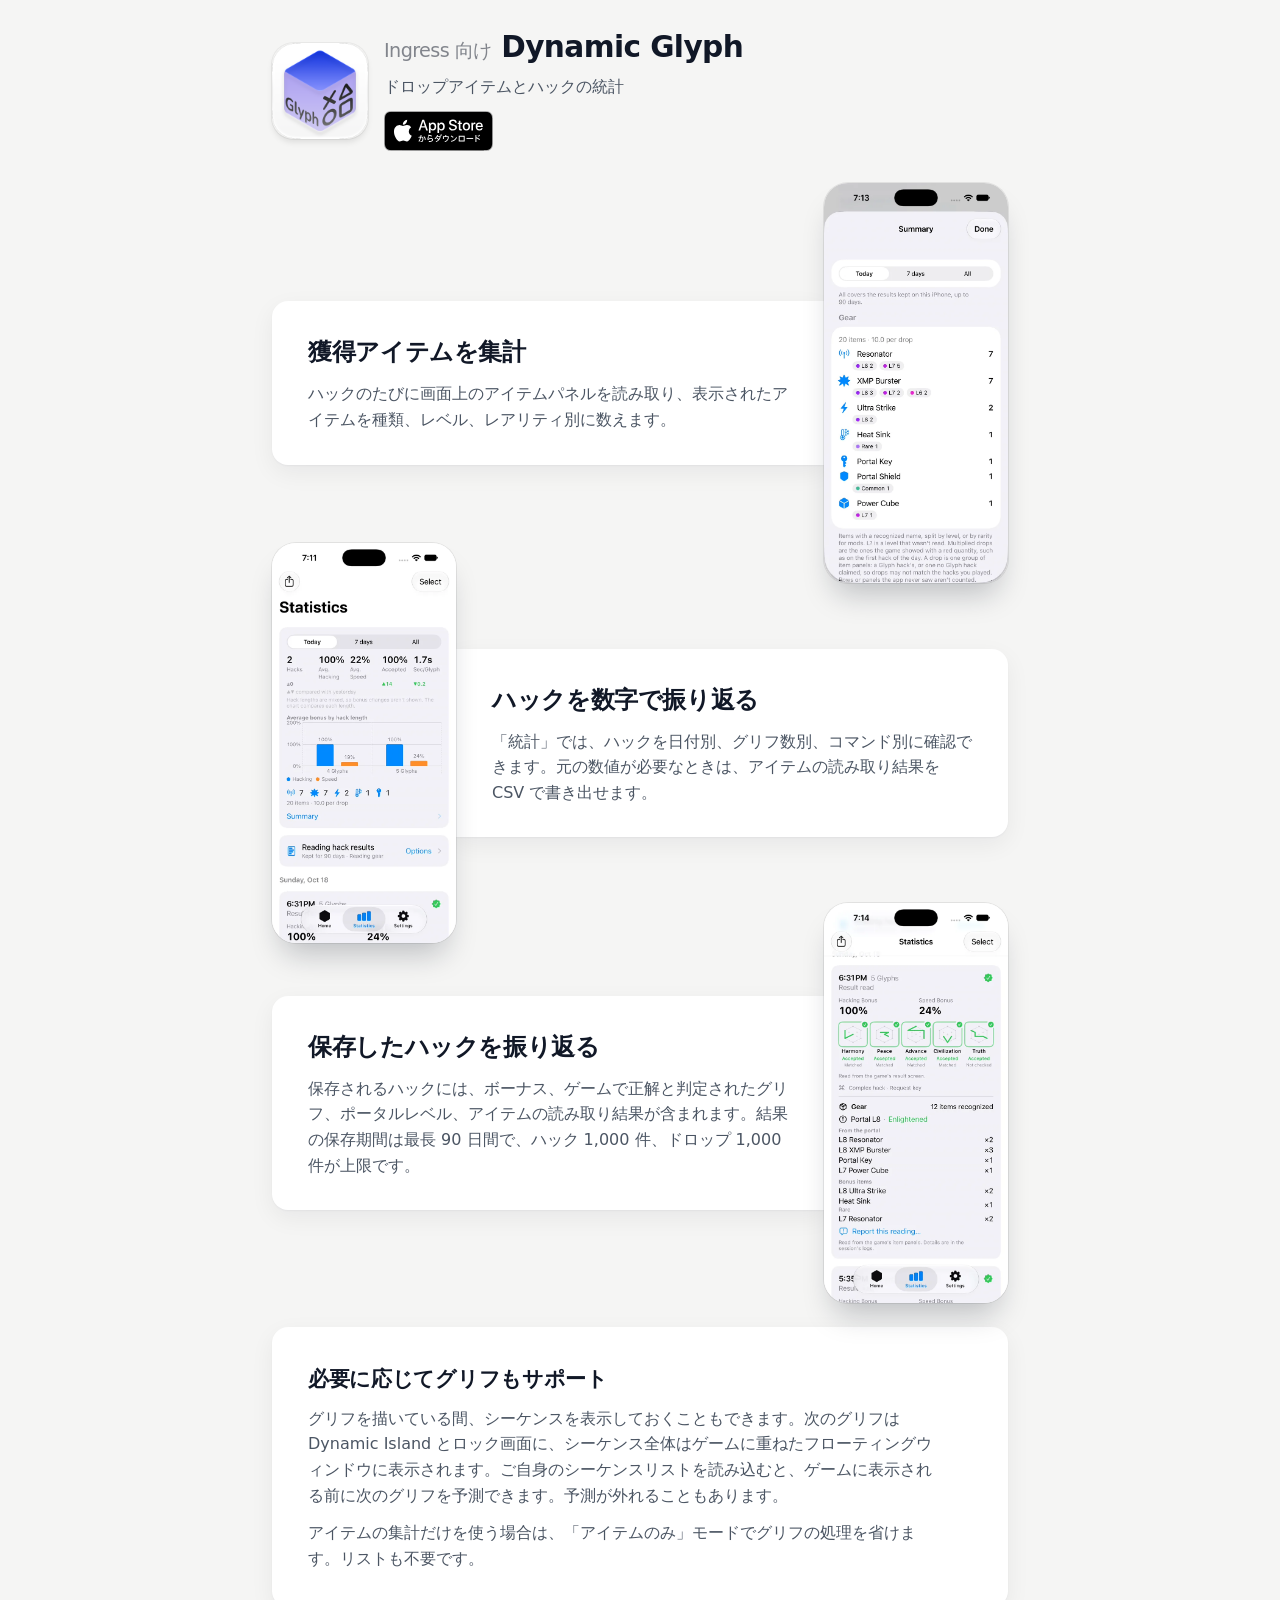
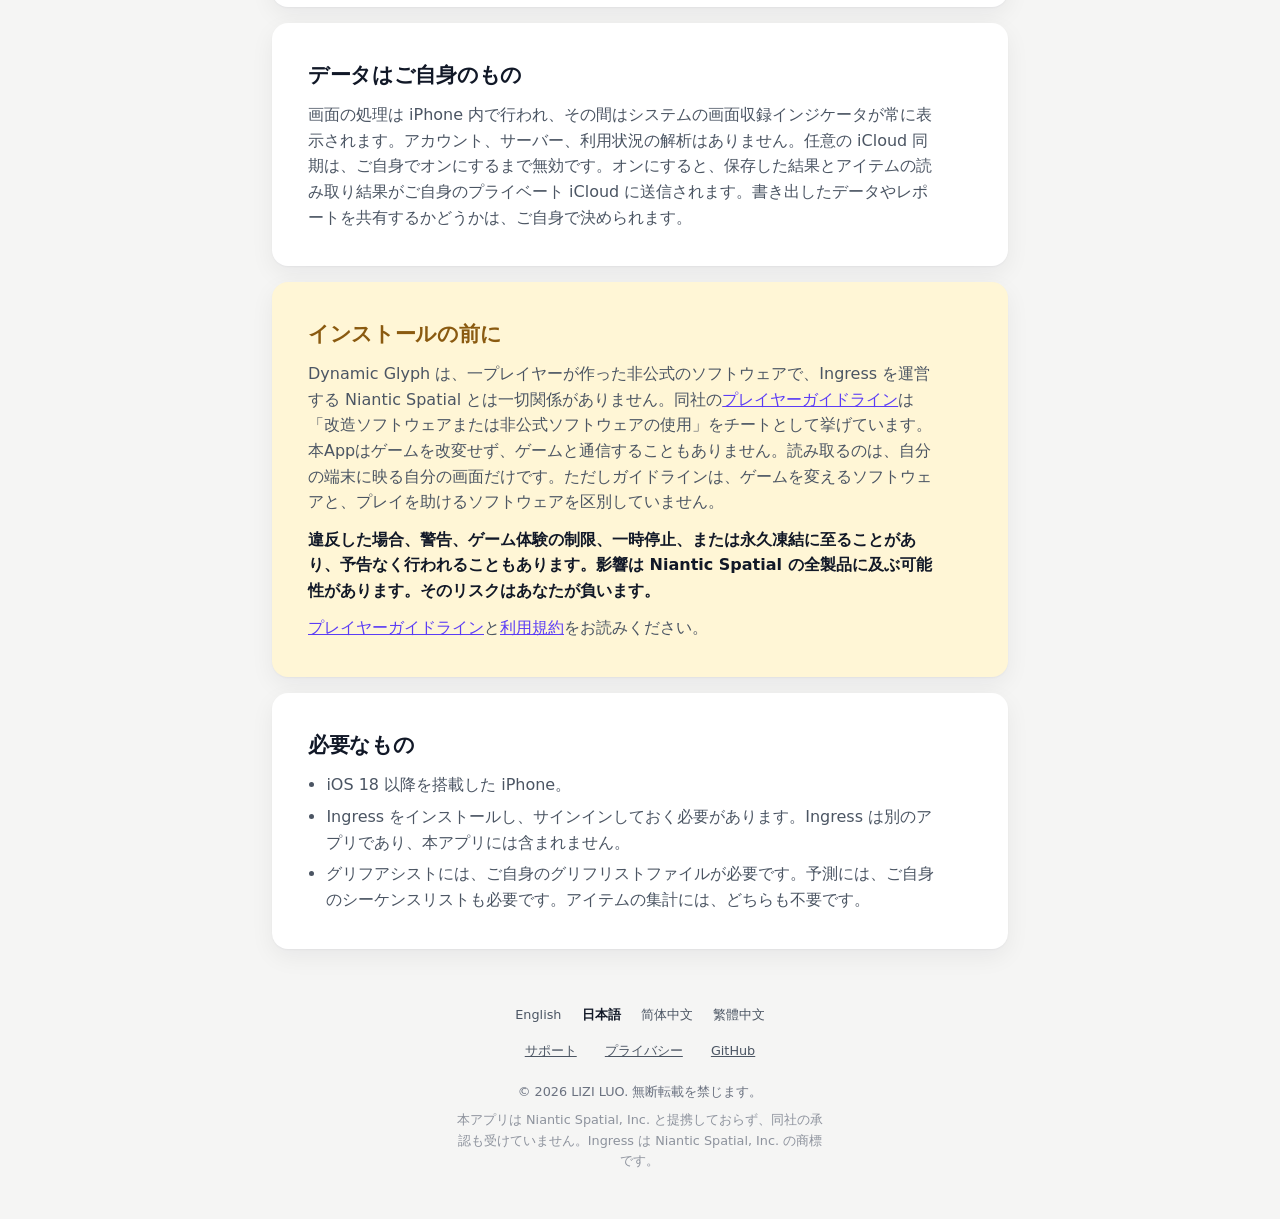
==== ja/index.html @ fc824b3b "App Store badge and Smart App Banner now that 1.0.0 is live, in all four languages" ====
<!DOCTYPE html>
<html lang="ja">
<head>
<meta charset="utf-8">
<meta name="apple-itunes-app" content="app-id=6814911908">
<meta name="viewport" content="width=device-width, initial-scale=1">
<title>Dynamic Glyph</title>
<meta name="description" content="Dynamic Glyph は、Ingress のハック後に表示されるアイテムパネルを読み取り、獲得したアイテムを数え、ハックの統計を iPhone 内に保存します。">
<meta property="og:title" content="Dynamic Glyph">
<meta property="og:description" content="ドロップアイテムとハックの統計">
<meta property="og:type" content="website">
<link rel="icon" type="image/png" href="../assets/favicon.png">
<link rel="apple-touch-icon" href="../assets/apple-touch-icon.png">
<!-- alt:start -->
<link rel="alternate" hreflang="en" href="https://glyph.szres.org/">
<link rel="alternate" hreflang="ja" href="https://glyph.szres.org/ja/">
<link rel="alternate" hreflang="zh-Hans" href="https://glyph.szres.org/zh-hans/">
<link rel="alternate" hreflang="zh-Hant" href="https://glyph.szres.org/zh-hant/">
<link rel="alternate" hreflang="x-default" href="https://glyph.szres.org/">
<!-- alt:end -->
<link rel="stylesheet" href="../assets/styles.css">
</head>
<body>

<div class="page">

  <header class="masthead">
    <img class="mark" src="../assets/icon.png" width="256" height="256" alt="Dynamic Glyph のアプリアイコン">
    <div>
      <h1><span>Ingress 向け</span> Dynamic Glyph</h1>
      <p>ドロップアイテムとハックの統計</p>
      <a class="store" href="https://apps.apple.com/app/id6814911908"><img src="../assets/app-store-badge-ja.svg" width="120" height="40" alt="App Store からダウンロード"></a>
    </div>
  </header>

  <div class="features">
    <main class="feature-track">

      <section class="feature">
        <picture class="shot">
          <source srcset="../assets/screens/gear.webp" type="image/webp">
          <img src="../assets/screens/gear.jpg" width="603" height="1311" alt="アイテムの概要：今日のドロップから獲得した 20 個のアイテムを種類別にまとめ、レベルとレアリティごとの個数を表示しています。">
        </picture>
        <div class="feature-text">
          <h2>獲得アイテムを集計</h2>
          <p>ハックのたびに画面上のアイテムパネルを読み取り、表示されたアイテムを種類、レベル、レアリティ別に数えます。</p>
        </div>
      </section>

      <section class="feature">
        <picture class="shot">
          <source srcset="../assets/screens/statistics.webp" type="image/webp">
          <img src="../assets/screens/statistics.jpg" width="603" height="1311" alt="今日の統計：ハック数、ハッキングボーナスとスピードボーナスの平均、正解と判定されたグリフ、およびグリフ数別のボーナスのグラフ。">
        </picture>
        <div class="feature-text">
          <h2>ハックを数字で振り返る</h2>
          <p>「統計」では、ハックを日付別、グリフ数別、コマンド別に確認できます。元の数値が必要なときは、アイテムの読み取り結果を CSV で書き出せます。</p>
        </div>
      </section>

      <section class="feature">
        <picture class="shot">
          <source srcset="../assets/screens/result.webp" type="image/webp">
          <img src="../assets/screens/result.jpg" width="603" height="1311" alt="保存したハック：ボーナス、ゲームで正解と判定された 5 個のグリフ、ポータルのレベルと陣営、ドロップした 12 個のアイテム。">
        </picture>
        <div class="feature-text">
          <h2>保存したハックを振り返る</h2>
          <p>保存されるハックには、ボーナス、ゲームで正解と判定されたグリフ、ポータルレベル、アイテムの読み取り結果が含まれます。結果の保存期間は最長 90 日間で、ハック 1,000 件、ドロップ 1,000 件が上限です。</p>
        </div>
      </section>

    </main>
  </div>

  <div class="more">

    <section class="card">
      <h2>必要に応じてグリフもサポート</h2>
      <p>グリフを描いている間、シーケンスを表示しておくこともできます。次のグリフは Dynamic Island とロック画面に、シーケンス全体はゲームに重ねたフローティングウィンドウに表示されます。ご自身のシーケンスリストを読み込むと、ゲームに表示される前に次のグリフを予測できます。予測が外れることもあります。</p>
      <p>アイテムの集計だけを使う場合は、「アイテムのみ」モードでグリフの処理を省けます。リストも不要です。</p>
    </section>

    <section class="card">
      <h2>データはご自身のもの</h2>
      <p>画面の処理は iPhone 内で行われ、その間はシステムの画面収録インジケータが常に表示されます。アカウント、サーバー、利用状況の解析はありません。任意の iCloud 同期は、ご自身でオンにするまで無効です。オンにすると、保存した結果とアイテムの読み取り結果がご自身のプライベート iCloud に送信されます。書き出したデータやレポートを共有するかどうかは、ご自身で決められます。</p>
    </section>

    <section class="card warn">
      <h2>インストールの前に</h2>
      <p>Dynamic Glyph は、一プレイヤーが作った非公式のソフトウェアで、Ingress を運営する Niantic Spatial とは一切関係がありません。同社の<a href="https://www.nianticspatial.com/en/guidelines">プレイヤーガイドライン</a>は「改造ソフトウェアまたは非公式ソフトウェアの使用」をチートとして挙げています。本Appはゲームを改変せず、ゲームと通信することもありません。読み取るのは、自分の端末に映る自分の画面だけです。ただしガイドラインは、ゲームを変えるソフトウェアと、プレイを助けるソフトウェアを区別していません。</p>
      <p><strong>違反した場合、警告、ゲーム体験の制限、一時停止、または永久凍結に至ることがあり、予告なく行われることもあります。影響は Niantic Spatial の全製品に及ぶ可能性があります。そのリスクはあなたが負います。</strong></p>
      <p><a href="https://www.nianticspatial.com/en/guidelines">プレイヤーガイドライン</a>と<a href="https://nianticspatial.com/terms">利用規約</a>をお読みください。</p>
    </section>

    <section class="card">
      <h2>必要なもの</h2>
      <ul>
        <li>iOS 18 以降を搭載した iPhone。</li>
        <li>Ingress をインストールし、サインインしておく必要があります。Ingress は別のアプリであり、本アプリには含まれません。</li>
        <li>グリフアシストには、ご自身のグリフリストファイルが必要です。予測には、ご自身のシーケンスリストも必要です。アイテムの集計には、どちらも不要です。</li>
      </ul>
    </section>

  </div>

  <footer>
    <!-- lang:start -->
    <ul class="langs" aria-label="言語">
      <li><a href="/" hreflang="en" lang="en">English</a></li>
      <li><span aria-current="true">日本語</span></li>
      <li><a href="/zh-hans/" hreflang="zh-Hans" lang="zh-Hans">简体中文</a></li>
      <li><a href="/zh-hant/" hreflang="zh-Hant" lang="zh-Hant">繁體中文</a></li>
    </ul>
    <!-- lang:end -->
    <ul>
      <li><a href="support/">サポート</a></li>
      <li><a href="privacy/">プライバシー</a></li>
      <li><a href="https://github.com/szres/DynamicGlyph">GitHub</a></li>
    </ul>
    <p>© 2026 LIZI LUO. 無断転載を禁じます。</p>
    <p class="legal">本アプリは Niantic Spatial, Inc. と提携しておらず、同社の承認も受けていません。Ingress は Niantic Spatial, Inc. の商標です。</p>
  </footer>

</div>

</body>
</html>
---- assets/styles.css ----
:root {
  --bg: #f5f5f4;
  --card: #ffffff;
  --text: #111827;
  --muted: #4b5563;
  --subtle: #6b7280;
  --line: #e7e5e4;
  --accent: #5b3df5;
  --warn-bg: #fff6d6;
  --warn-line: #e9a23b;
  --info-bg: #eff6ff;
  --info-line: #dbeafe;
  --font: -apple-system, "SF Pro Text", "Segoe UI", system-ui, sans-serif;
  --radius: 1rem;
  --shadow: 0 1px 2px rgba(17, 24, 39, 0.04), 0 8px 24px rgba(17, 24, 39, 0.06);
}

* { box-sizing: border-box; }
html { -webkit-text-size-adjust: 100%; }

body {
  margin: 0;
  background: var(--bg);
  color: var(--text);
  font-family: var(--font);
  font-size: 16px;
  line-height: 1.6;
  font-weight: 500;
  -webkit-font-smoothing: antialiased;
}

.page {
  width: 100%;
  max-width: 48rem;
  margin: 0 auto;
  padding: 0 1rem;
}

a { color: var(--accent); }
a:hover { opacity: 0.75; }
a:focus-visible { outline: 2px solid var(--accent); outline-offset: 3px; border-radius: 4px; }

/* Header */

.masthead {
  display: flex;
  align-items: center;
  gap: 1rem;
  padding: 1.5rem 0;
}

.mark {
  width: 6rem;
  height: 6rem;
  flex: none;
  border-radius: 22.5%;
  box-shadow: 0 0 0 1px rgba(0, 0, 0, 0.05), 0 4px 6px -1px rgba(0, 0, 0, 0.1);
  display: block;
}

.masthead h1 {
  font-size: 1.85rem;
  font-weight: 650;
  letter-spacing: -0.02em;
  margin: 0 0 0.15rem;
}
.masthead h1 span { font-size: 1.2rem; font-weight: 500; opacity: 0.5; }
.masthead p { margin: 0; color: var(--muted); font-size: 1rem; }

.store {
  display: inline-block;
  margin: 0.75rem 0 0;
  line-height: 0;
}
.store img { height: 40px; width: auto; display: block; }

@media (max-width: 30rem) {
  .mark { width: 4.5rem; height: 4.5rem; }
  .masthead h1 { font-size: 1.35rem; }
  .masthead h1 span { font-size: 1rem; display: block; }
}

/* Cards */

.card {
  background: var(--card);
  border-radius: var(--radius);
  box-shadow: var(--shadow);
  padding: 1.75rem;
  margin-bottom: 1rem;
}

@media (min-width: 40rem) {
  .card { padding: 2.25rem; }
}

.card h2 {
  font-size: 1.3rem;
  font-weight: 700;
  letter-spacing: -0.015em;
  margin: 0 0 0.6rem;
}

.card p { color: var(--muted); margin: 0 0 0.75rem; max-width: 62ch; }
.card p:last-child { margin-bottom: 0; }

/* Warning card: same shape as the others, yellow as a reminder */

.warn { background: var(--warn-bg); }
.warn h2 { color: #8a5a10; }
.warn strong { color: var(--text); }

/* Contact box */

.box {
  background: var(--info-bg);
  border: 1px solid var(--info-line);
  border-radius: 0.75rem;
  padding: 1.1rem 1.25rem;
  margin: 0 0 1.5rem;
}
.box p { margin: 0 0 0.35rem; color: var(--text); }
.box p:last-child { margin-bottom: 0; }
.box .note { color: var(--subtle); font-size: 0.9rem; }

/* Document pages */

.card h2.doc-title { font-size: 2rem; font-weight: 700; letter-spacing: -0.025em; margin: 0 0 0.25rem; }
.doc-sub { color: var(--subtle); font-size: 0.95rem; margin: 0 0 2rem; }

.card h3 {
  font-size: 1.05rem;
  font-weight: 650;
  margin: 1.75rem 0 0.4rem;
}
.card h3:first-of-type { margin-top: 0; }

.qa { border-top: 1px solid var(--line); padding-top: 1.25rem; margin-top: 1.25rem; }
.qa:first-of-type { border-top: 0; padding-top: 0; margin-top: 0; }
.qa h3 { margin-top: 0; }
.qa p { margin: 0; }

.card ul { color: var(--muted); padding-left: 1.15rem; margin: 0; max-width: 62ch; }
.card li { margin-bottom: 0.4rem; }
.card li:last-child { margin-bottom: 0; }

/* Footer */

footer {
  text-align: center;
  font-size: 0.8rem;
  color: var(--subtle);
  padding: 2.5rem 0 3rem;
}
footer ul {
  list-style: none;
  padding: 0;
  margin: 0 0 1.25rem;
}
footer li { display: inline-block; margin: 0 0.75rem; }
footer li a { color: var(--muted); text-decoration: underline; }
footer p { margin: 0 0 0.5rem; }
footer .legal { opacity: 0.75; max-width: 46ch; margin: 0 auto; }


/* Feature rows, as on vrbb.szres.org: screenshot beside a white panel,
   alternating sides on wide screens, a swipeable row on phones. */

.features {
  margin: 0 -1rem 1.5rem;
  overflow-x: auto;
  scroll-snap-type: x mandatory;
  -webkit-overflow-scrolling: touch;
  scrollbar-width: none;
}
.features::-webkit-scrollbar { display: none; }

.feature-track { display: flex; }

.feature {
  flex: 0 0 100%;
  scroll-snap-align: center;
  display: flex;
  flex-direction: column;
  align-items: center;
  padding: 0.25rem 1rem 0;
}

.shot {
  display: block;
  width: 60%;
  border-radius: 1.5rem;
  overflow: hidden;
  box-shadow: 0 0 0 1px rgba(0, 0, 0, 0.08), 0 20px 30px -10px rgba(17, 24, 39, 0.25);
  background: #fff;
}
.shot img { display: block; width: 100%; height: auto; }

.feature-text { padding: 1.25rem 0.25rem 0; }
.feature-text h2 {
  font-size: 1.3rem;
  font-weight: 700;
  letter-spacing: -0.015em;
  margin: 0 0 0.6rem;
}
.feature-text p { color: var(--muted); margin: 0; }

@media (min-width: 40rem) {
  .features { margin: 0 0 1.5rem; overflow: visible; }
  .feature-track { flex-direction: column; }
  .feature {
    flex-direction: row;
    padding: 0;
    margin-top: -2.5rem;
  }
  .feature:first-child { margin-top: 0; }
  .feature:nth-child(odd) { flex-direction: row-reverse; }
  .shot { width: 25%; flex: none; position: relative; z-index: 1; }
  .feature-text {
    flex: 1;
    background: var(--card);
    padding: 2rem 2.25rem;
    box-shadow: var(--shadow);
  }
  .feature:nth-child(odd) .feature-text { border-radius: var(--radius) 0 0 var(--radius); }
  .feature:nth-child(even) .feature-text { border-radius: 0 var(--radius) var(--radius) 0; }
  .feature-text h2 { font-size: 1.5rem; }
}


/* Language switcher */

footer .langs { margin: 0 0 1rem; }
footer .langs li { margin: 0 0.5rem; }
footer .langs a { text-decoration: none; color: var(--muted); }
footer .langs span { color: var(--text); font-weight: 650; }

@media (prefers-reduced-motion: reduce) {
  * { animation: none !important; transition: none !important; }
}
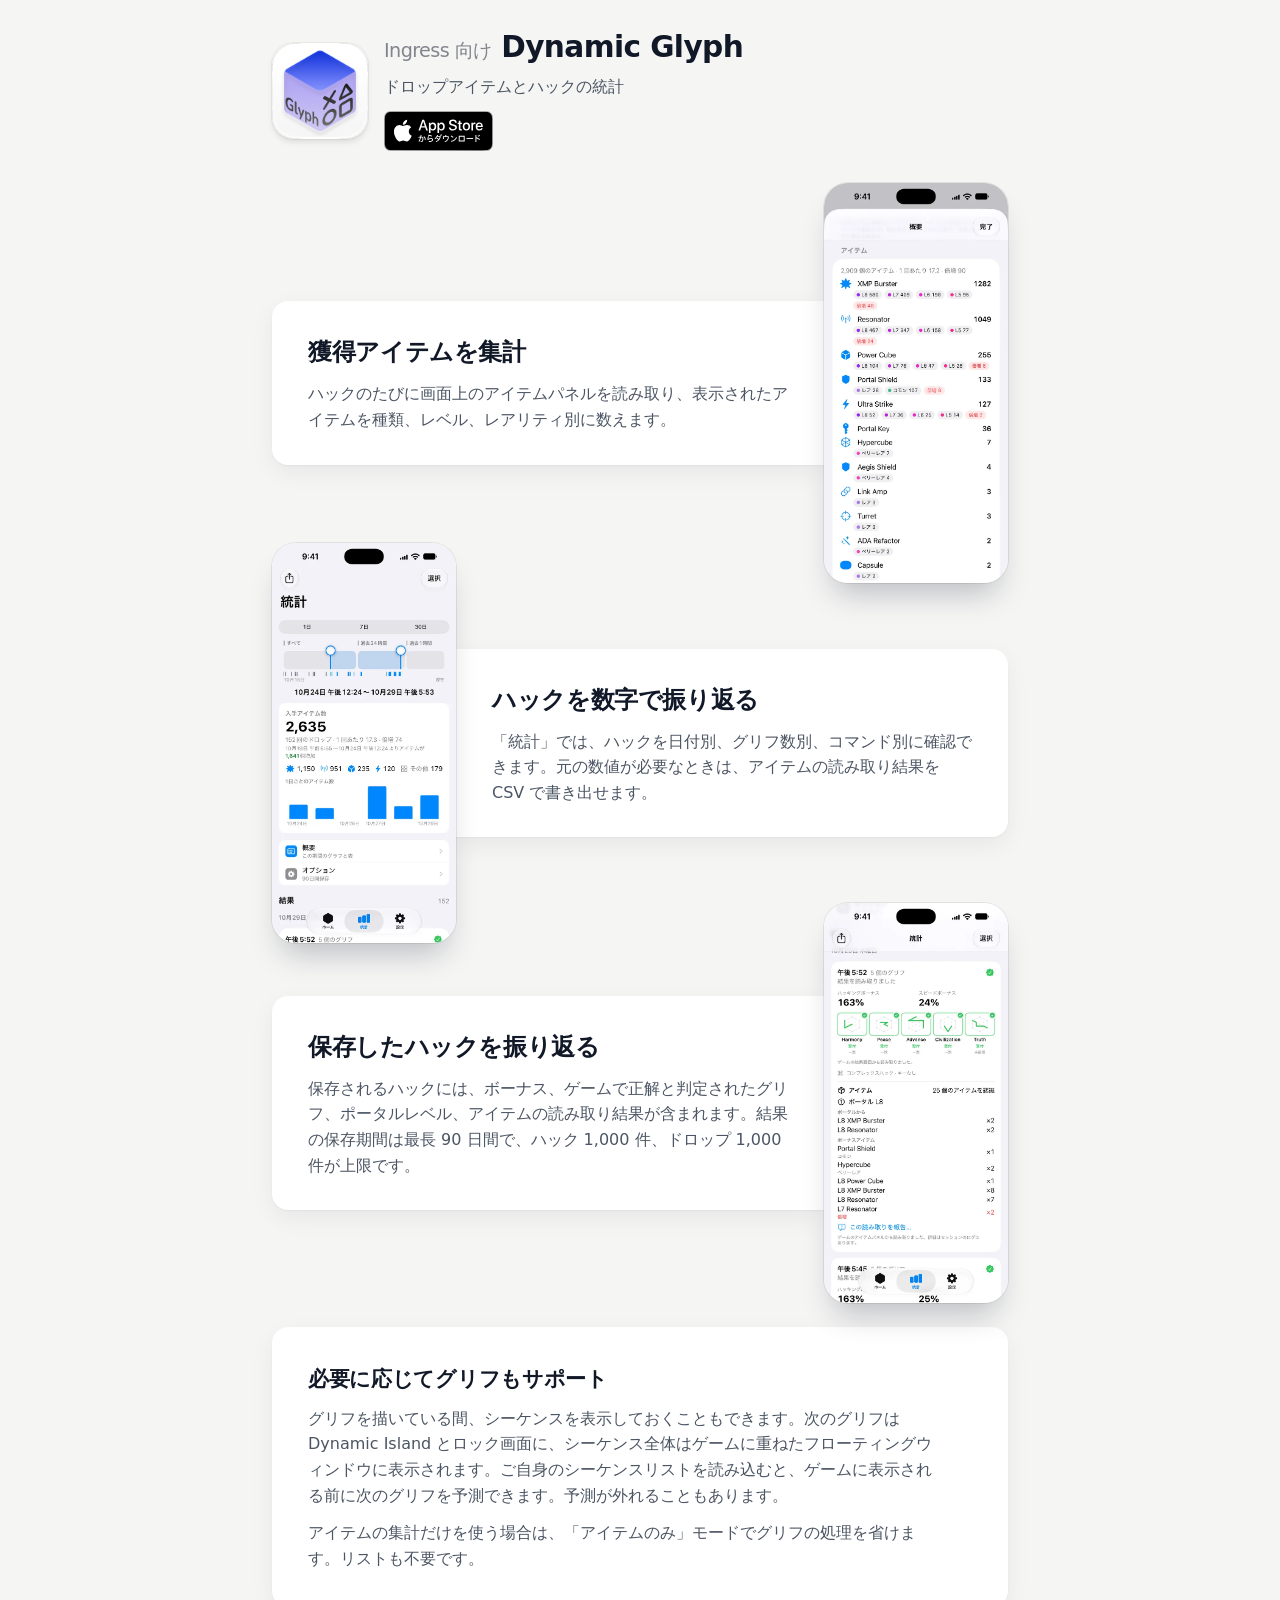
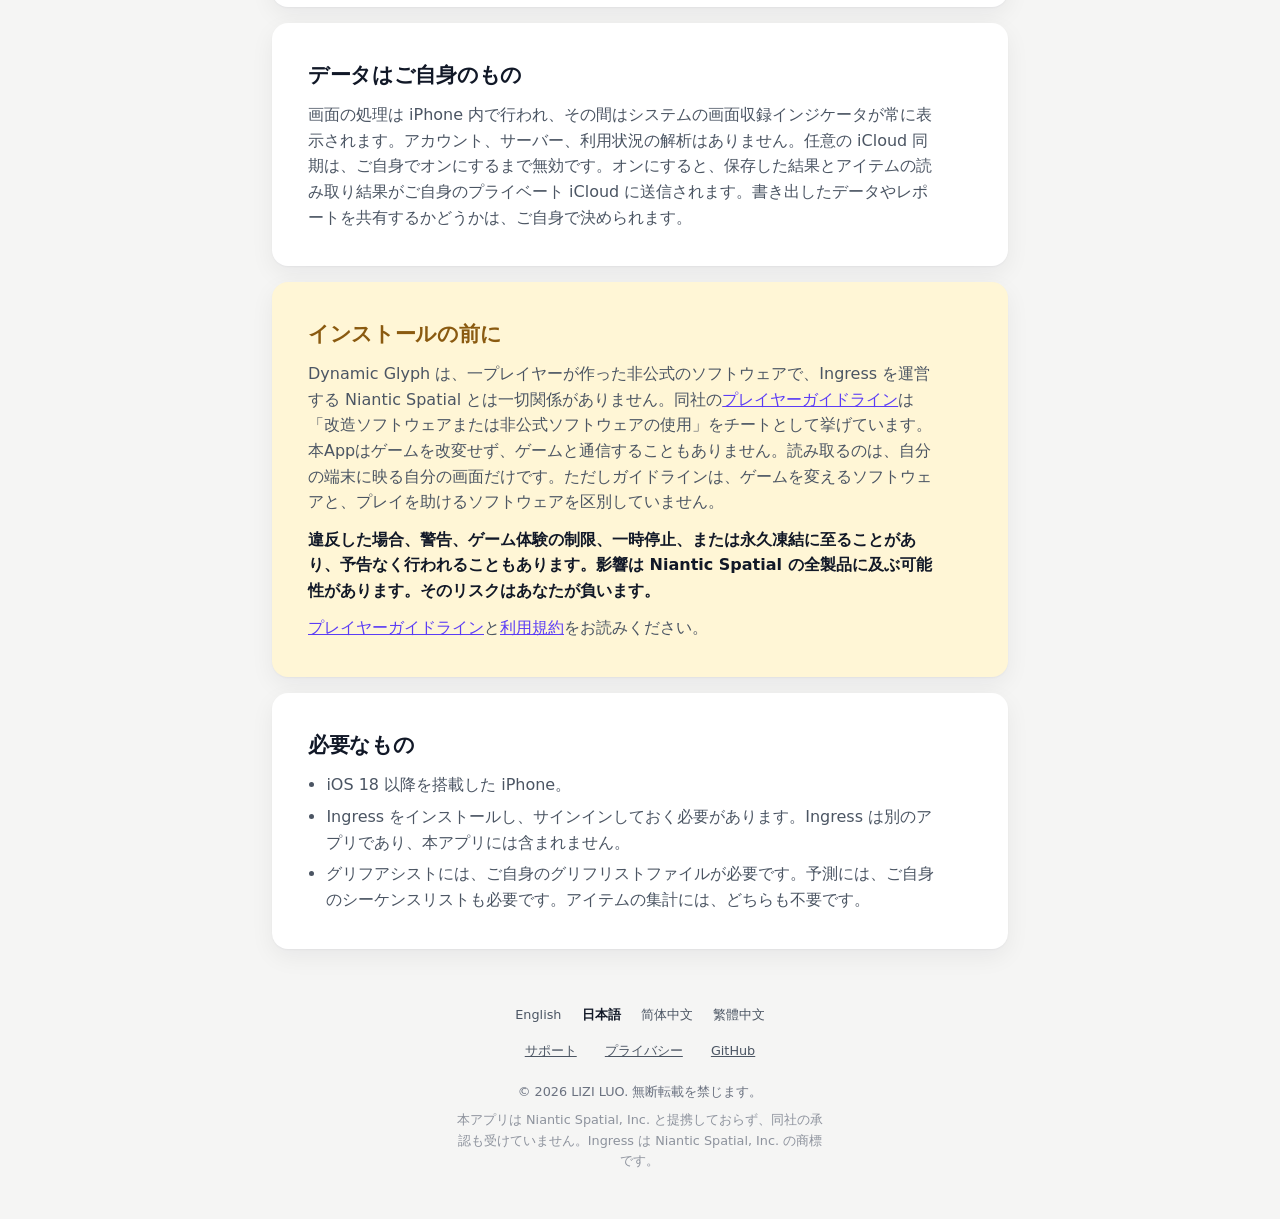
==== commit 429ae745: "1.1 screens (en, zh-hans, ja) + renumber tool; head-string ids computed from line count" ====
--- a/ja/index.html
+++ b/ja/index.html
@@ -38,8 +38,8 @@
 
       <section class="feature">
         <picture class="shot">
-          <source srcset="../assets/screens/gear.webp" type="image/webp">
-          <img src="../assets/screens/gear.jpg" width="603" height="1311" alt="アイテムの概要：今日のドロップから獲得した 20 個のアイテムを種類別にまとめ、レベルとレアリティごとの個数を表示しています。">
+          <source srcset="../assets/screens/ja/gear.webp" type="image/webp">
+          <img src="../assets/screens/ja/gear.jpg" width="603" height="1311" alt="アイテムの概要：今日のドロップから獲得した 20 個のアイテムを種類別にまとめ、レベルとレアリティごとの個数を表示しています。">
         </picture>
         <div class="feature-text">
           <h2>獲得アイテムを集計</h2>
@@ -49,8 +49,8 @@
 
       <section class="feature">
         <picture class="shot">
-          <source srcset="../assets/screens/statistics.webp" type="image/webp">
-          <img src="../assets/screens/statistics.jpg" width="603" height="1311" alt="今日の統計：ハック数、ハッキングボーナスとスピードボーナスの平均、正解と判定されたグリフ、およびグリフ数別のボーナスのグラフ。">
+          <source srcset="../assets/screens/ja/statistics.webp" type="image/webp">
+          <img src="../assets/screens/ja/statistics.jpg" width="603" height="1311" alt="今日の統計：ハック数、ハッキングボーナスとスピードボーナスの平均、正解と判定されたグリフ、およびグリフ数別のボーナスのグラフ。">
         </picture>
         <div class="feature-text">
           <h2>ハックを数字で振り返る</h2>
@@ -60,8 +60,8 @@
 
       <section class="feature">
         <picture class="shot">
-          <source srcset="../assets/screens/result.webp" type="image/webp">
-          <img src="../assets/screens/result.jpg" width="603" height="1311" alt="保存したハック：ボーナス、ゲームで正解と判定された 5 個のグリフ、ポータルのレベルと陣営、ドロップした 12 個のアイテム。">
+          <source srcset="../assets/screens/ja/result.webp" type="image/webp">
+          <img src="../assets/screens/ja/result.jpg" width="603" height="1311" alt="保存したハック：ボーナス、ゲームで正解と判定された 5 個のグリフ、ポータルのレベルと陣営、ドロップした 12 個のアイテム。">
         </picture>
         <div class="feature-text">
           <h2>保存したハックを振り返る</h2>
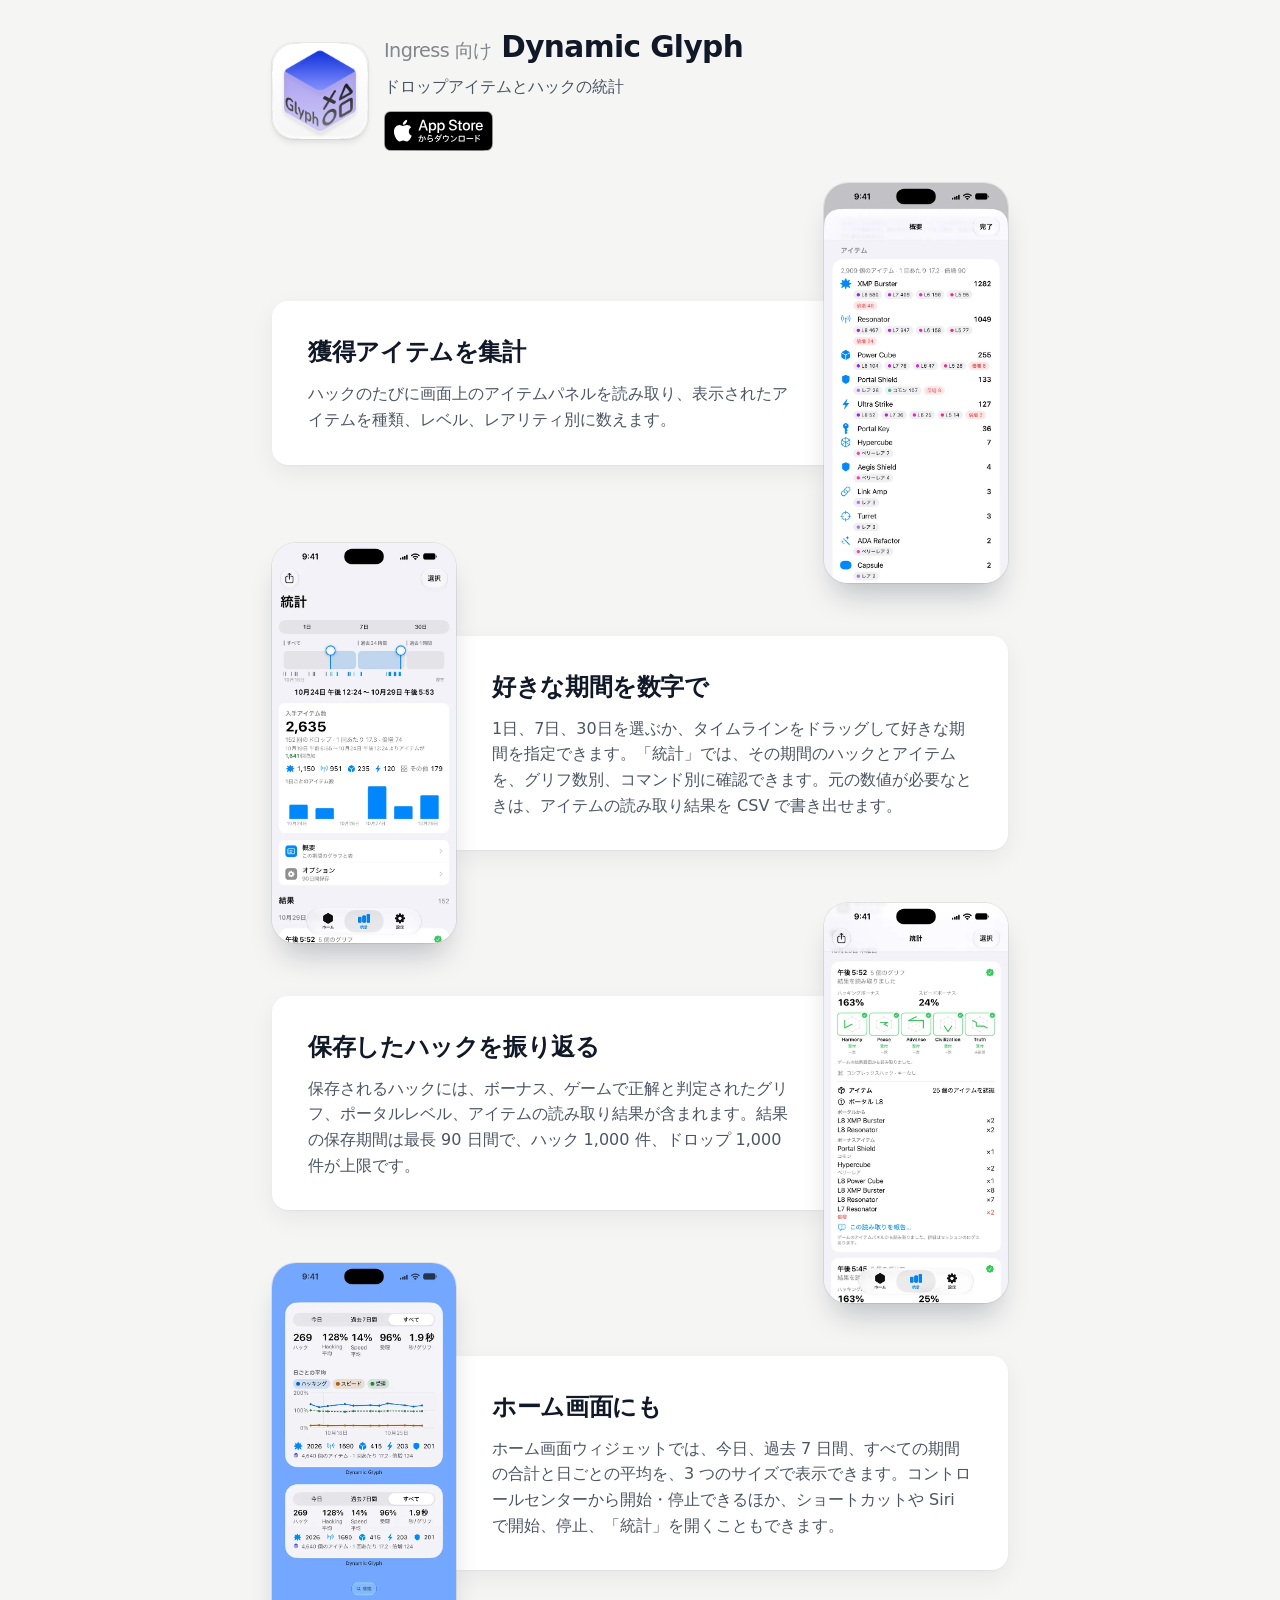
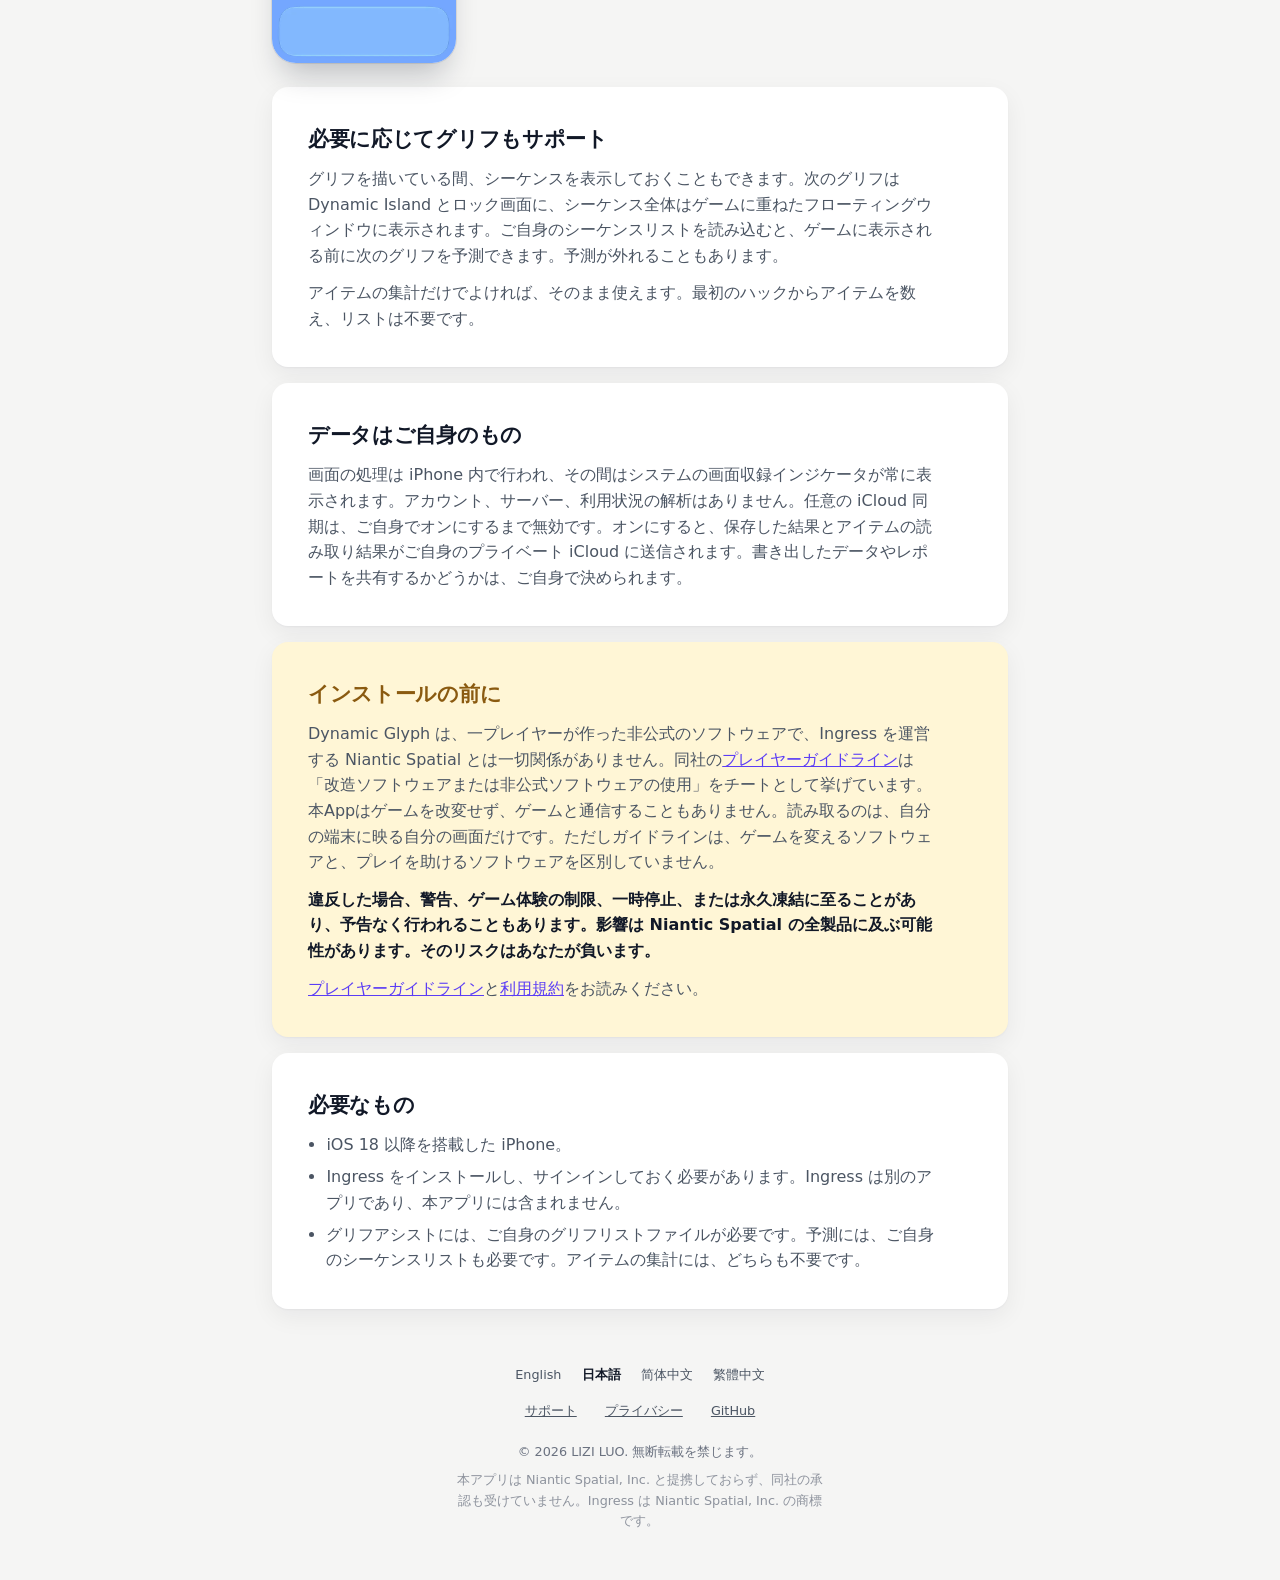
==== commit 64201f69: "1.1 site: any-period Statistics row, Home Screen widget row, new screens in en/zh-hans/ja, Glyph car" ====
--- a/ja/index.html
+++ b/ja/index.html
@@ -39,7 +39,7 @@
       <section class="feature">
         <picture class="shot">
           <source srcset="../assets/screens/ja/gear.webp" type="image/webp">
-          <img src="../assets/screens/ja/gear.jpg" width="603" height="1311" alt="アイテムの概要：今日のドロップから獲得した 20 個のアイテムを種類別にまとめ、レベルとレアリティごとの個数を表示しています。">
+          <img src="../assets/screens/ja/gear.jpg" width="603" height="1311" alt="アイテムの概要：期間内のアイテムを種類別にまとめ、レベルとレアリティごとの個数と、倍増した数を表示しています。">
         </picture>
         <div class="feature-text">
           <h2>獲得アイテムを集計</h2>
@@ -50,22 +50,33 @@
       <section class="feature">
         <picture class="shot">
           <source srcset="../assets/screens/ja/statistics.webp" type="image/webp">
-          <img src="../assets/screens/ja/statistics.jpg" width="603" height="1311" alt="今日の統計：ハック数、ハッキングボーナスとスピードボーナスの平均、正解と判定されたグリフ、およびグリフ数別のボーナスのグラフ。">
+          <img src="../assets/screens/ja/statistics.jpg" width="603" height="1311" alt="タイムライン付きの統計：ハンドルをドラッグして選んだ期間の、入手アイテム数、ドロップ数、日ごとのアイテム数。">
         </picture>
         <div class="feature-text">
-          <h2>ハックを数字で振り返る</h2>
-          <p>「統計」では、ハックを日付別、グリフ数別、コマンド別に確認できます。元の数値が必要なときは、アイテムの読み取り結果を CSV で書き出せます。</p>
+          <h2>好きな期間を数字で</h2>
+          <p>1日、7日、30日を選ぶか、タイムラインをドラッグして好きな期間を指定できます。「統計」では、その期間のハックとアイテムを、グリフ数別、コマンド別に確認できます。元の数値が必要なときは、アイテムの読み取り結果を CSV で書き出せます。</p>
         </div>
       </section>
 
       <section class="feature">
         <picture class="shot">
           <source srcset="../assets/screens/ja/result.webp" type="image/webp">
-          <img src="../assets/screens/ja/result.jpg" width="603" height="1311" alt="保存したハック：ボーナス、ゲームで正解と判定された 5 個のグリフ、ポータルのレベルと陣営、ドロップした 12 個のアイテム。">
+          <img src="../assets/screens/ja/result.jpg" width="603" height="1311" alt="保存したハック：ボーナス、ゲームで正解と判定された 5 個のグリフ、ポータルレベル、ポータルとボーナスでドロップしたすべてのアイテム。">
         </picture>
         <div class="feature-text">
           <h2>保存したハックを振り返る</h2>
           <p>保存されるハックには、ボーナス、ゲームで正解と判定されたグリフ、ポータルレベル、アイテムの読み取り結果が含まれます。結果の保存期間は最長 90 日間で、ハック 1,000 件、ドロップ 1,000 件が上限です。</p>
+        </div>
+      </section>
+
+      <section class="feature">
+        <picture class="shot">
+          <source srcset="../assets/screens/ja/widgets.webp" type="image/webp">
+          <img src="../assets/screens/ja/widgets.jpg" width="603" height="1311" alt="ホーム画面ウィジェット：今日、過去 7 日間、すべての期間の、ハックとアイテムの合計、ボーナスの平均、日ごとの平均。">
+        </picture>
+        <div class="feature-text">
+          <h2>ホーム画面にも</h2>
+          <p>ホーム画面ウィジェットでは、今日、過去 7 日間、すべての期間の合計と日ごとの平均を、3 つのサイズで表示できます。コントロールセンターから開始・停止できるほか、ショートカットや Siri で開始、停止、「統計」を開くこともできます。</p>
         </div>
       </section>
 
@@ -77,7 +88,7 @@
     <section class="card">
       <h2>必要に応じてグリフもサポート</h2>
       <p>グリフを描いている間、シーケンスを表示しておくこともできます。次のグリフは Dynamic Island とロック画面に、シーケンス全体はゲームに重ねたフローティングウィンドウに表示されます。ご自身のシーケンスリストを読み込むと、ゲームに表示される前に次のグリフを予測できます。予測が外れることもあります。</p>
-      <p>アイテムの集計だけを使う場合は、「アイテムのみ」モードでグリフの処理を省けます。リストも不要です。</p>
+      <p>アイテムの集計だけでよければ、そのまま使えます。最初のハックからアイテムを数え、リストは不要です。</p>
     </section>
 
     <section class="card">
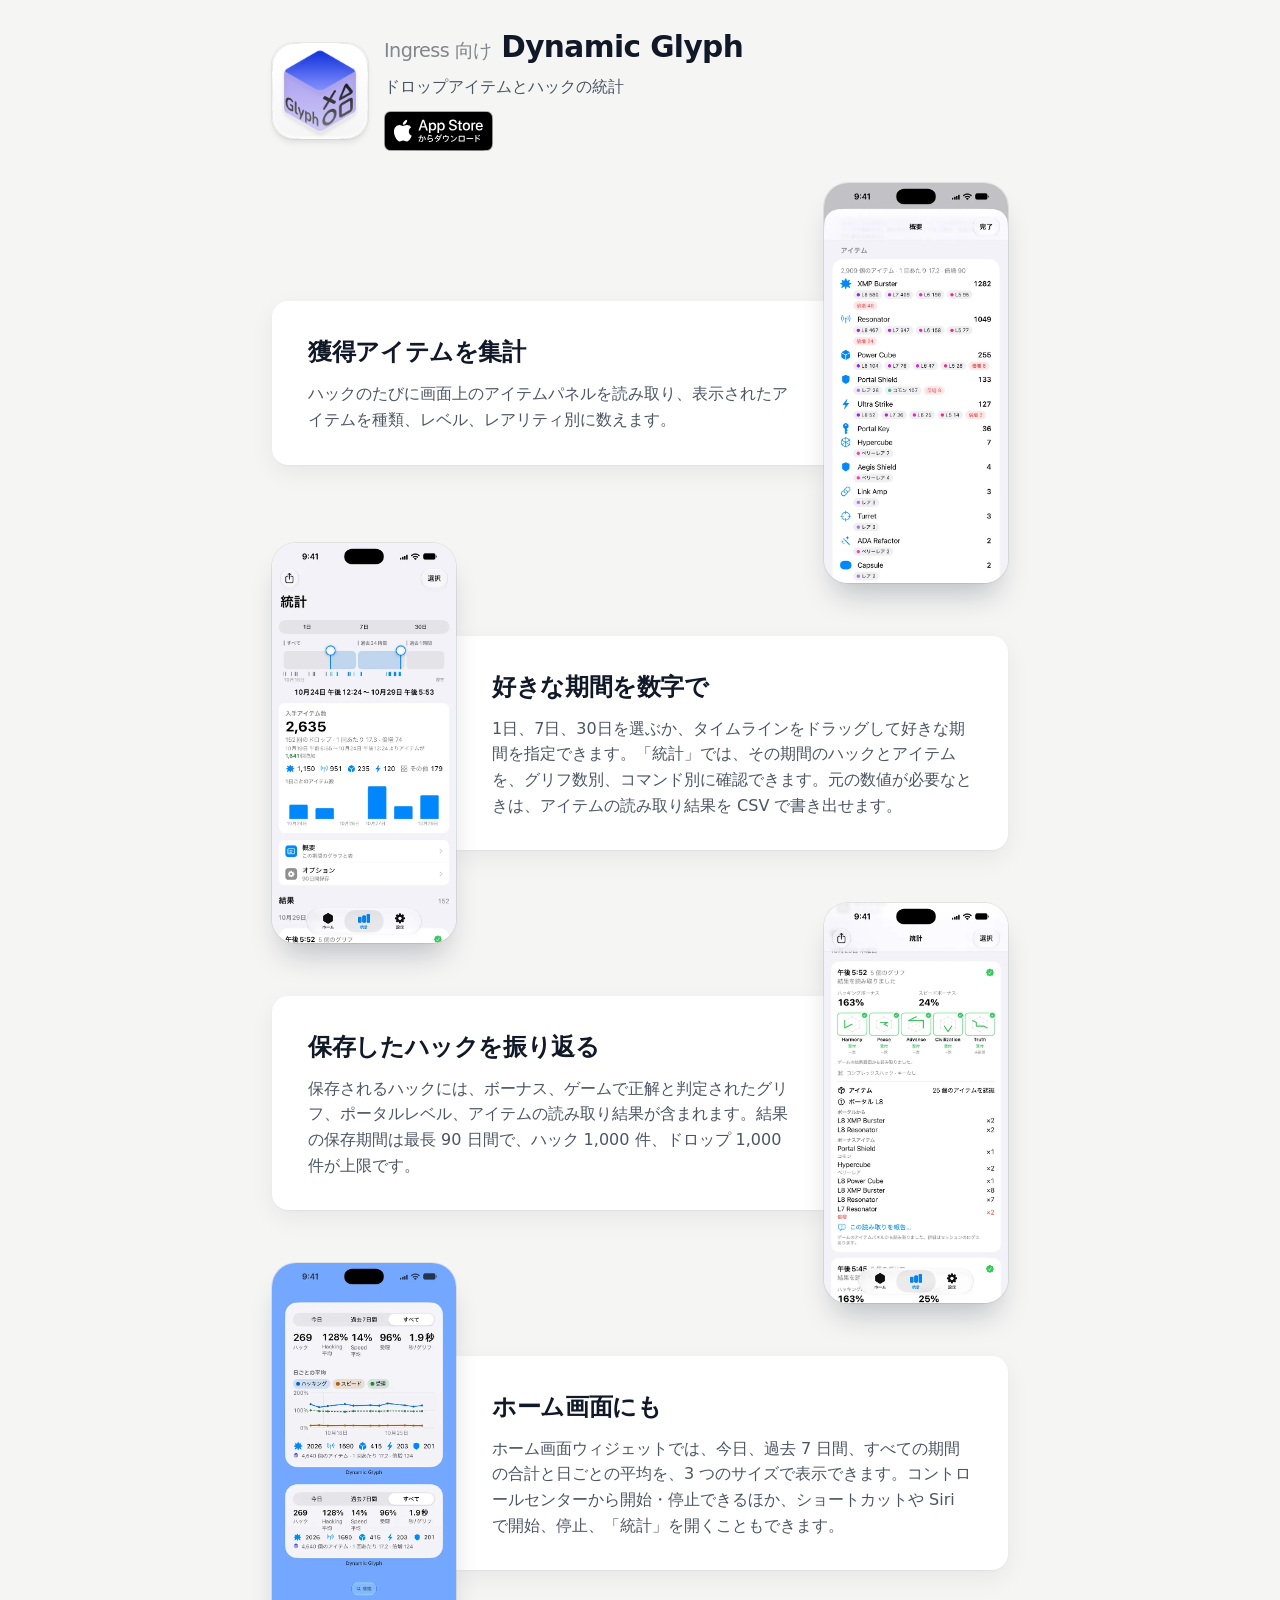
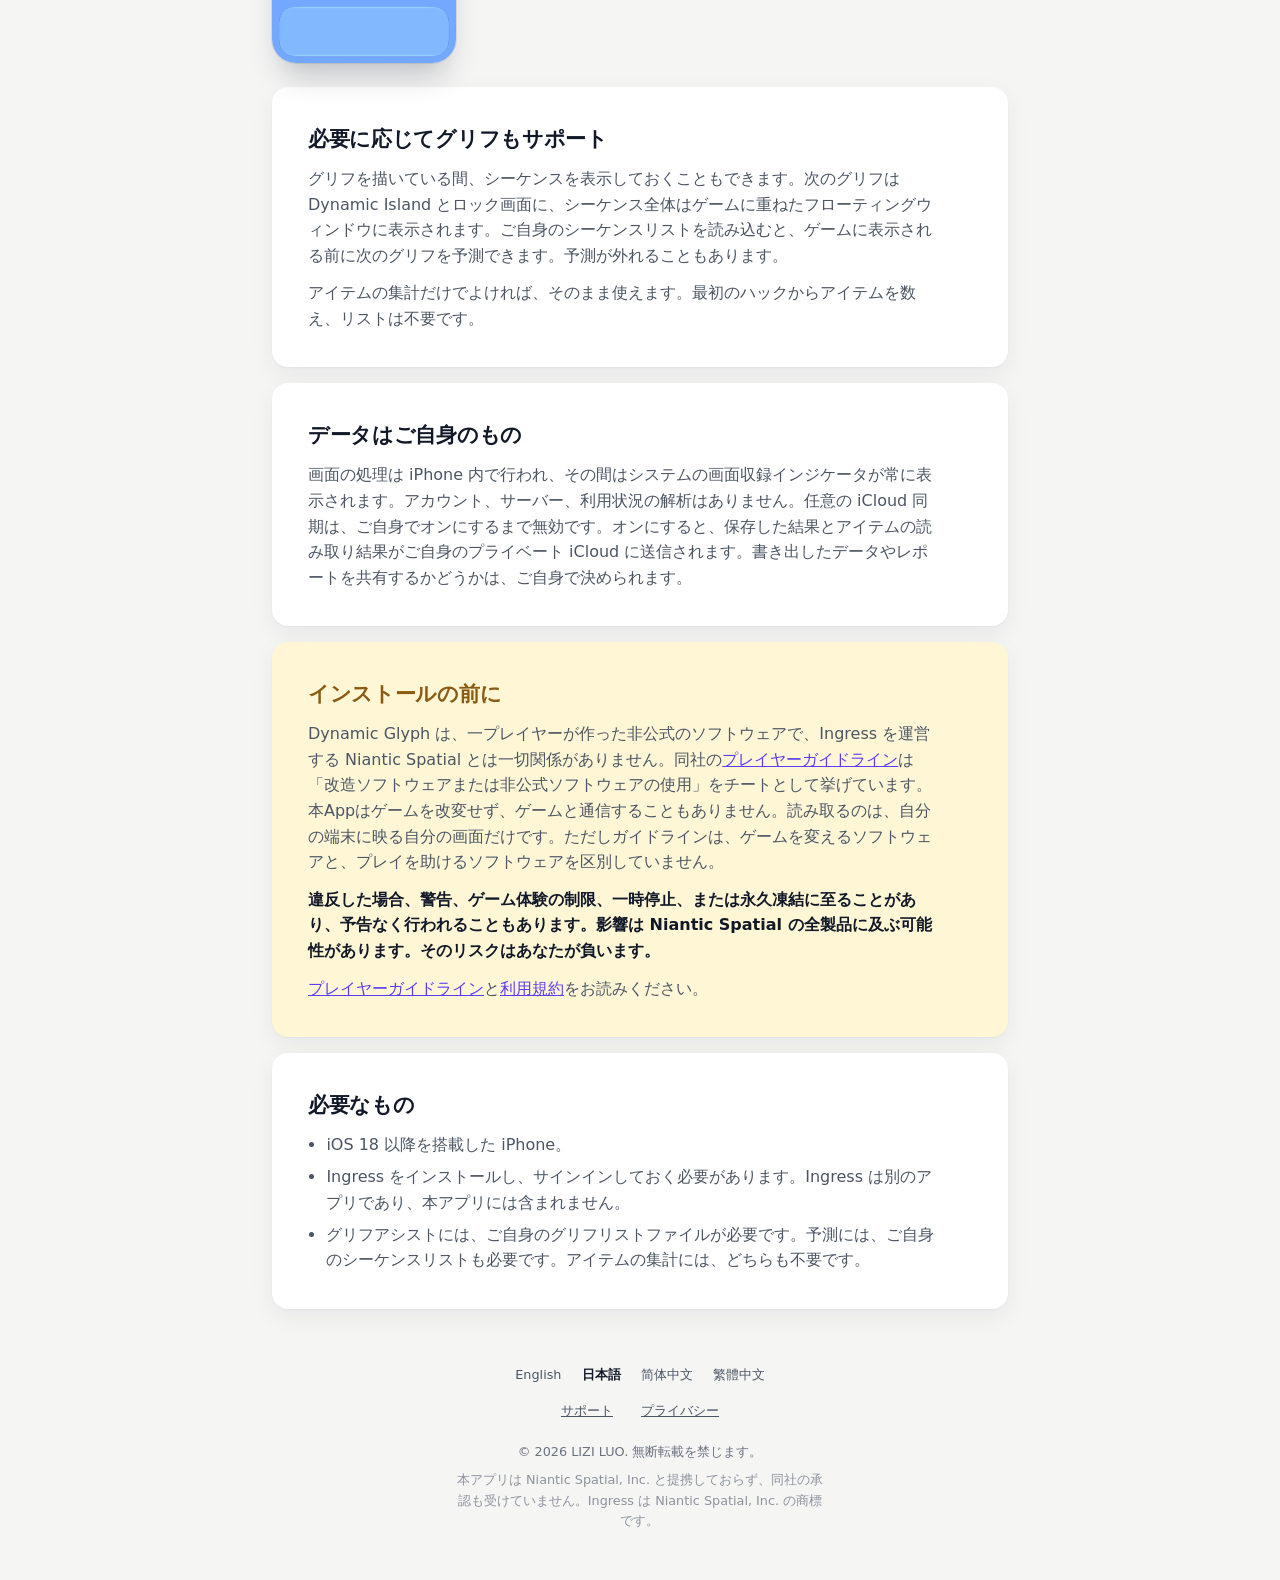
==== commit cbcc1f14: "Hide footer GitHub link until the public repo (szres/dynamic-glyph) exists" ====
--- a/ja/index.html
+++ b/ja/index.html
@@ -126,7 +126,6 @@
     <ul>
       <li><a href="support/">サポート</a></li>
       <li><a href="privacy/">プライバシー</a></li>
-      <li><a href="https://github.com/szres/DynamicGlyph">GitHub</a></li>
     </ul>
     <p>© 2026 LIZI LUO. 無断転載を禁じます。</p>
     <p class="legal">本アプリは Niantic Spatial, Inc. と提携しておらず、同社の承認も受けていません。Ingress は Niantic Spatial, Inc. の商標です。</p>
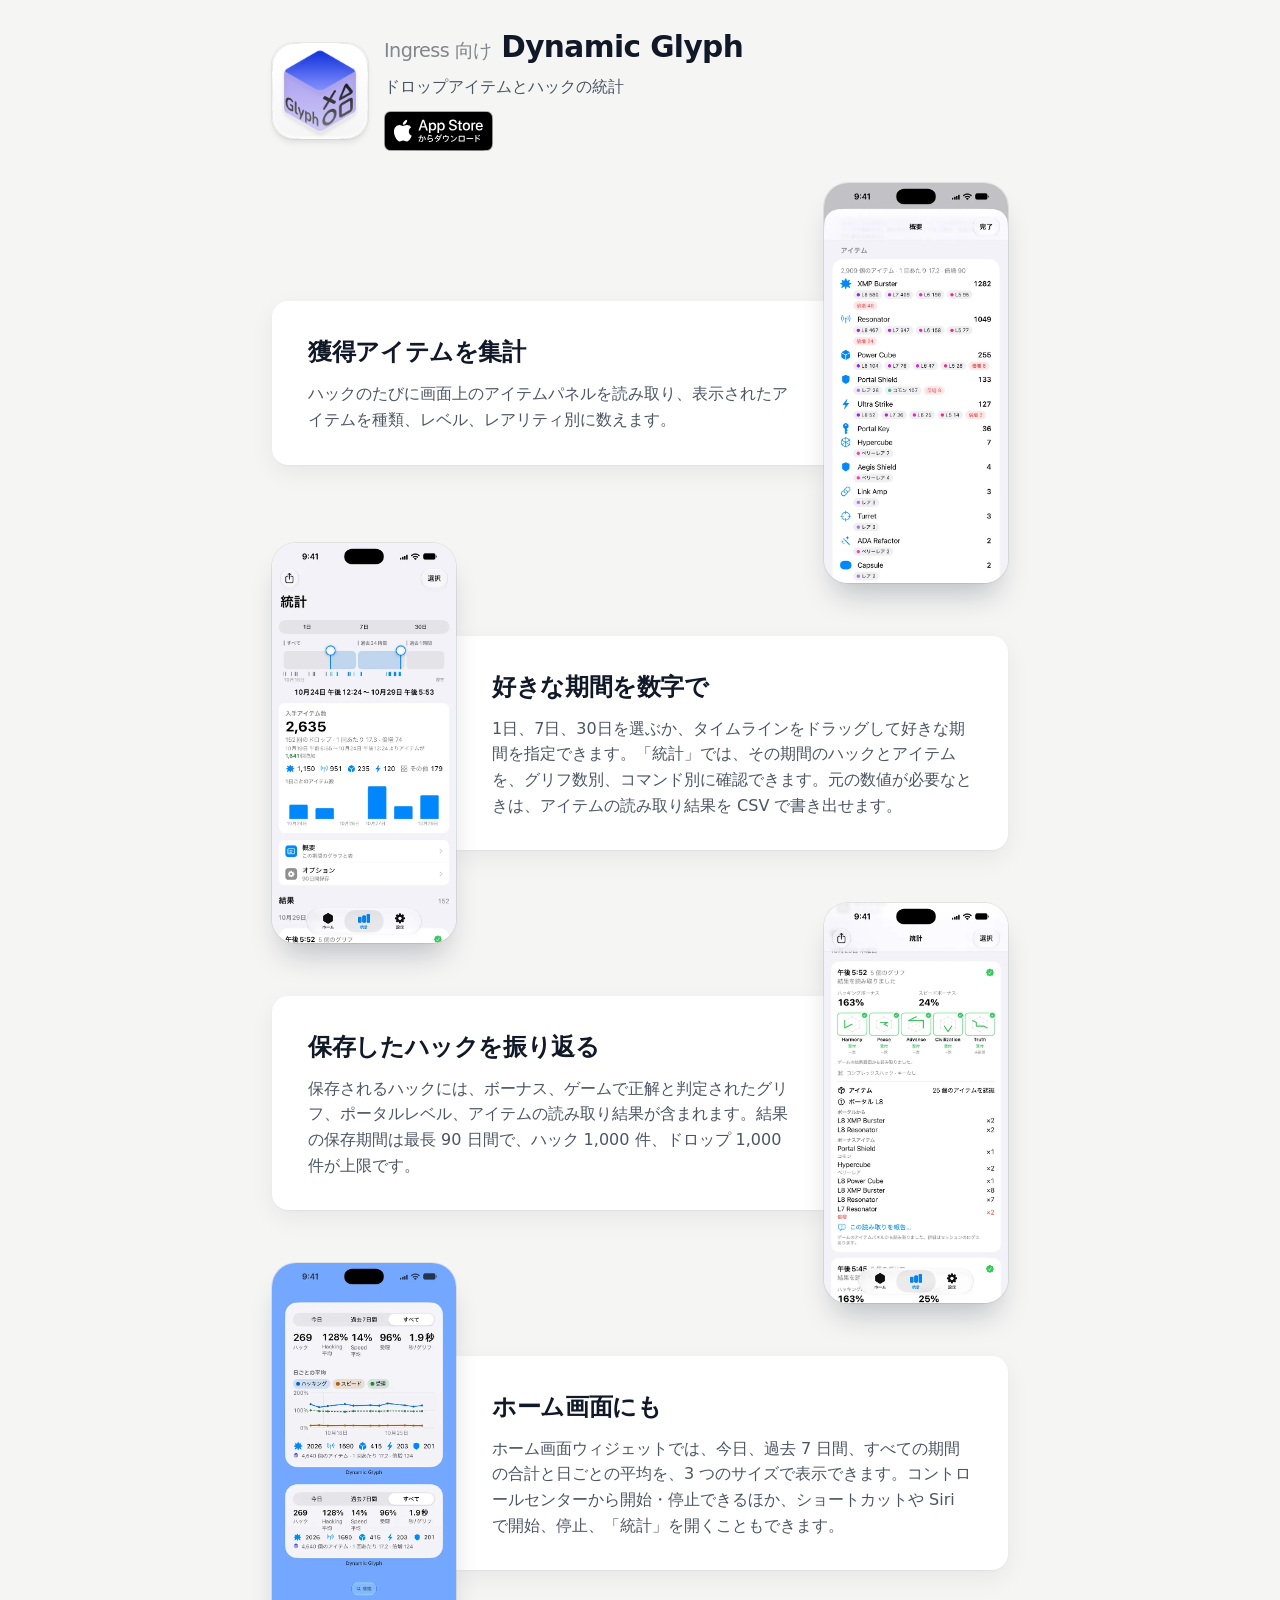
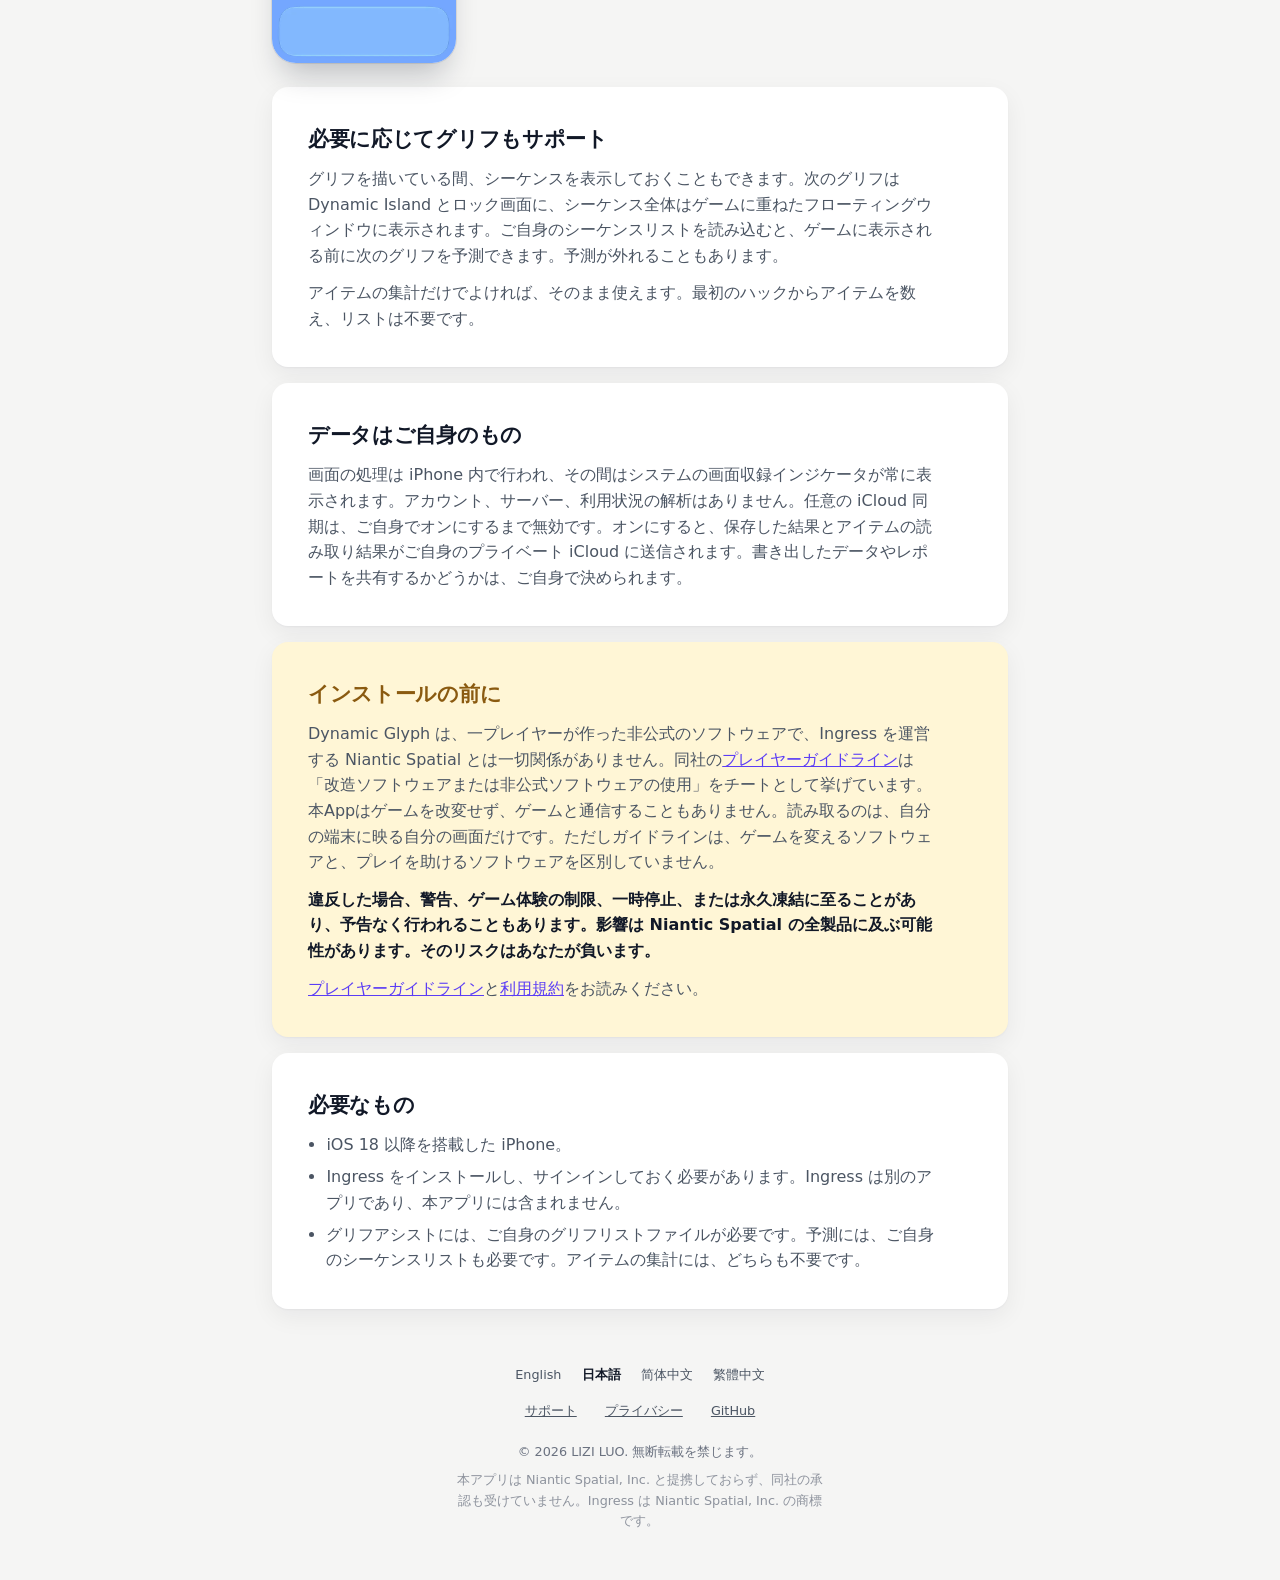
==== commit ef345359: "Footer: GitHub link to the public repo szres/dynamic-glyph" ====
--- a/ja/index.html
+++ b/ja/index.html
@@ -126,6 +126,7 @@
     <ul>
       <li><a href="support/">サポート</a></li>
       <li><a href="privacy/">プライバシー</a></li>
+      <li><a href="https://github.com/szres/dynamic-glyph">GitHub</a></li>
     </ul>
     <p>© 2026 LIZI LUO. 無断転載を禁じます。</p>
     <p class="legal">本アプリは Niantic Spatial, Inc. と提携しておらず、同社の承認も受けていません。Ingress は Niantic Spatial, Inc. の商標です。</p>
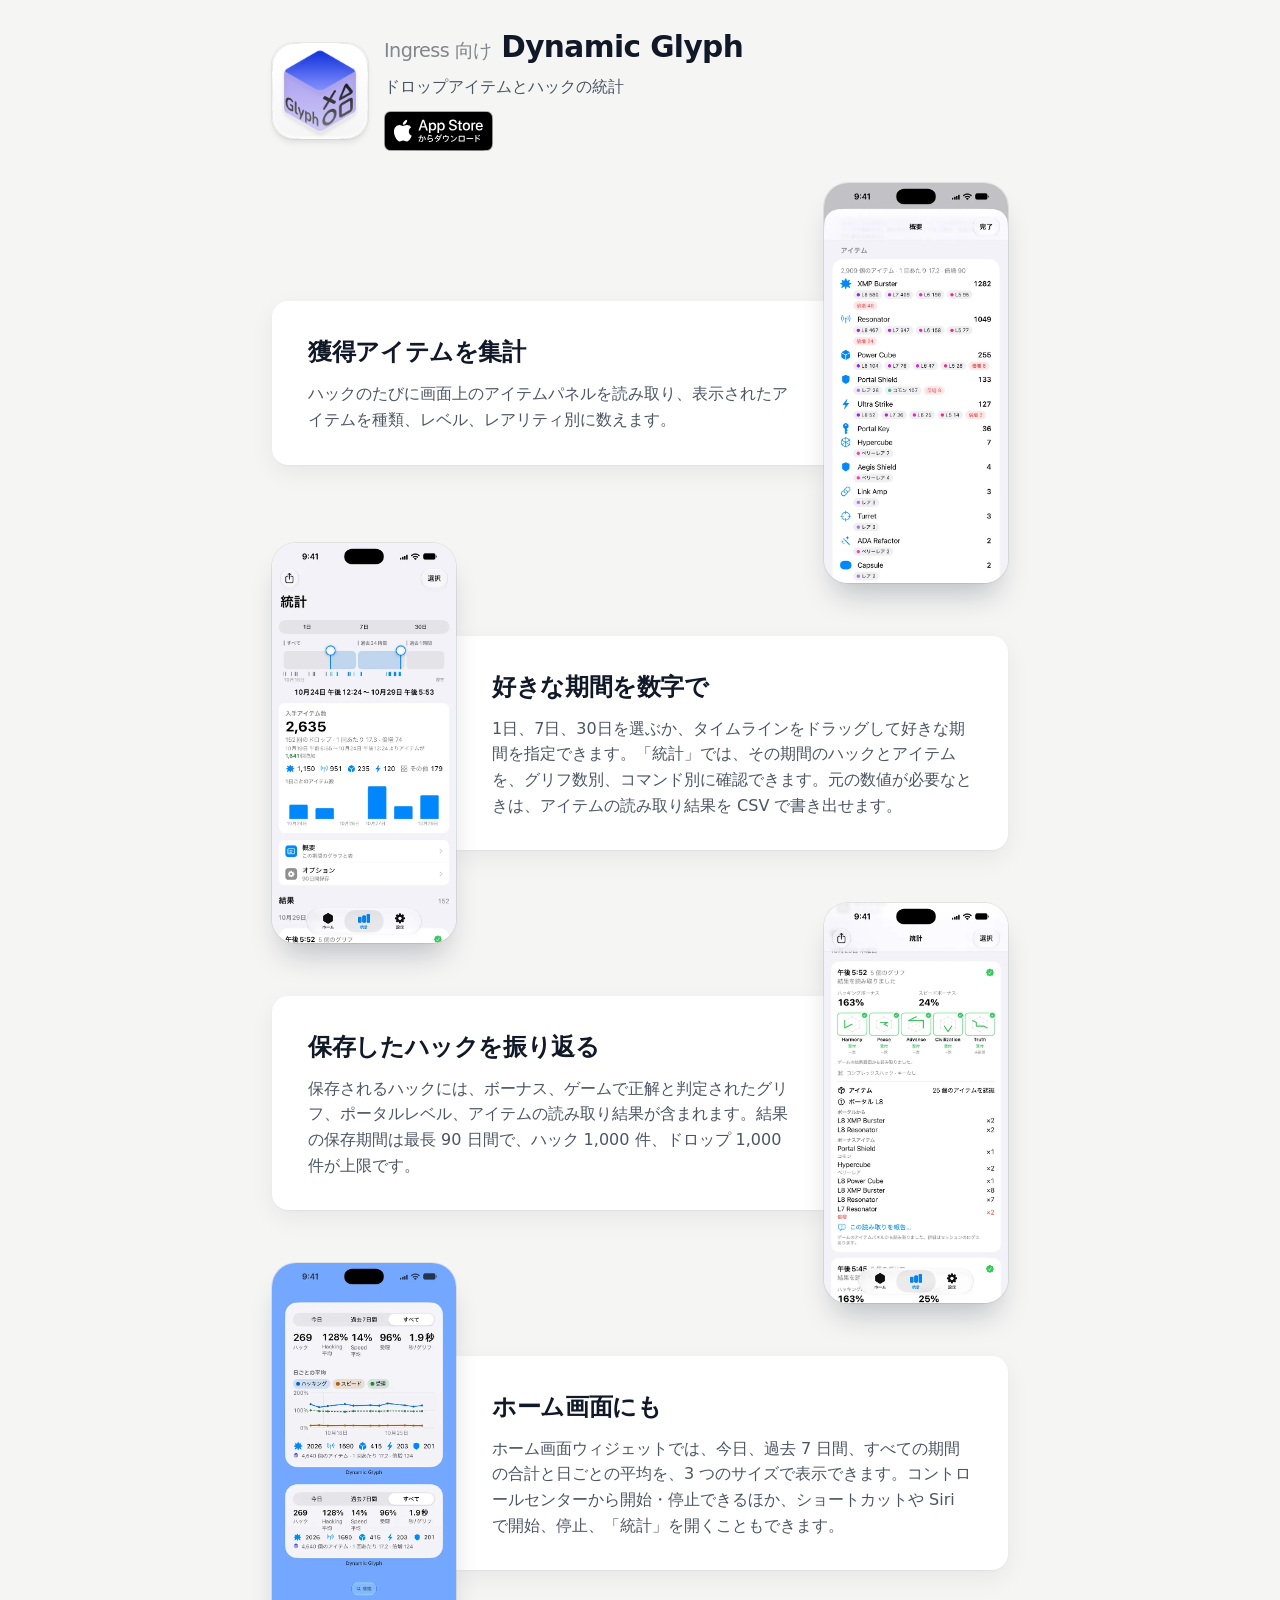
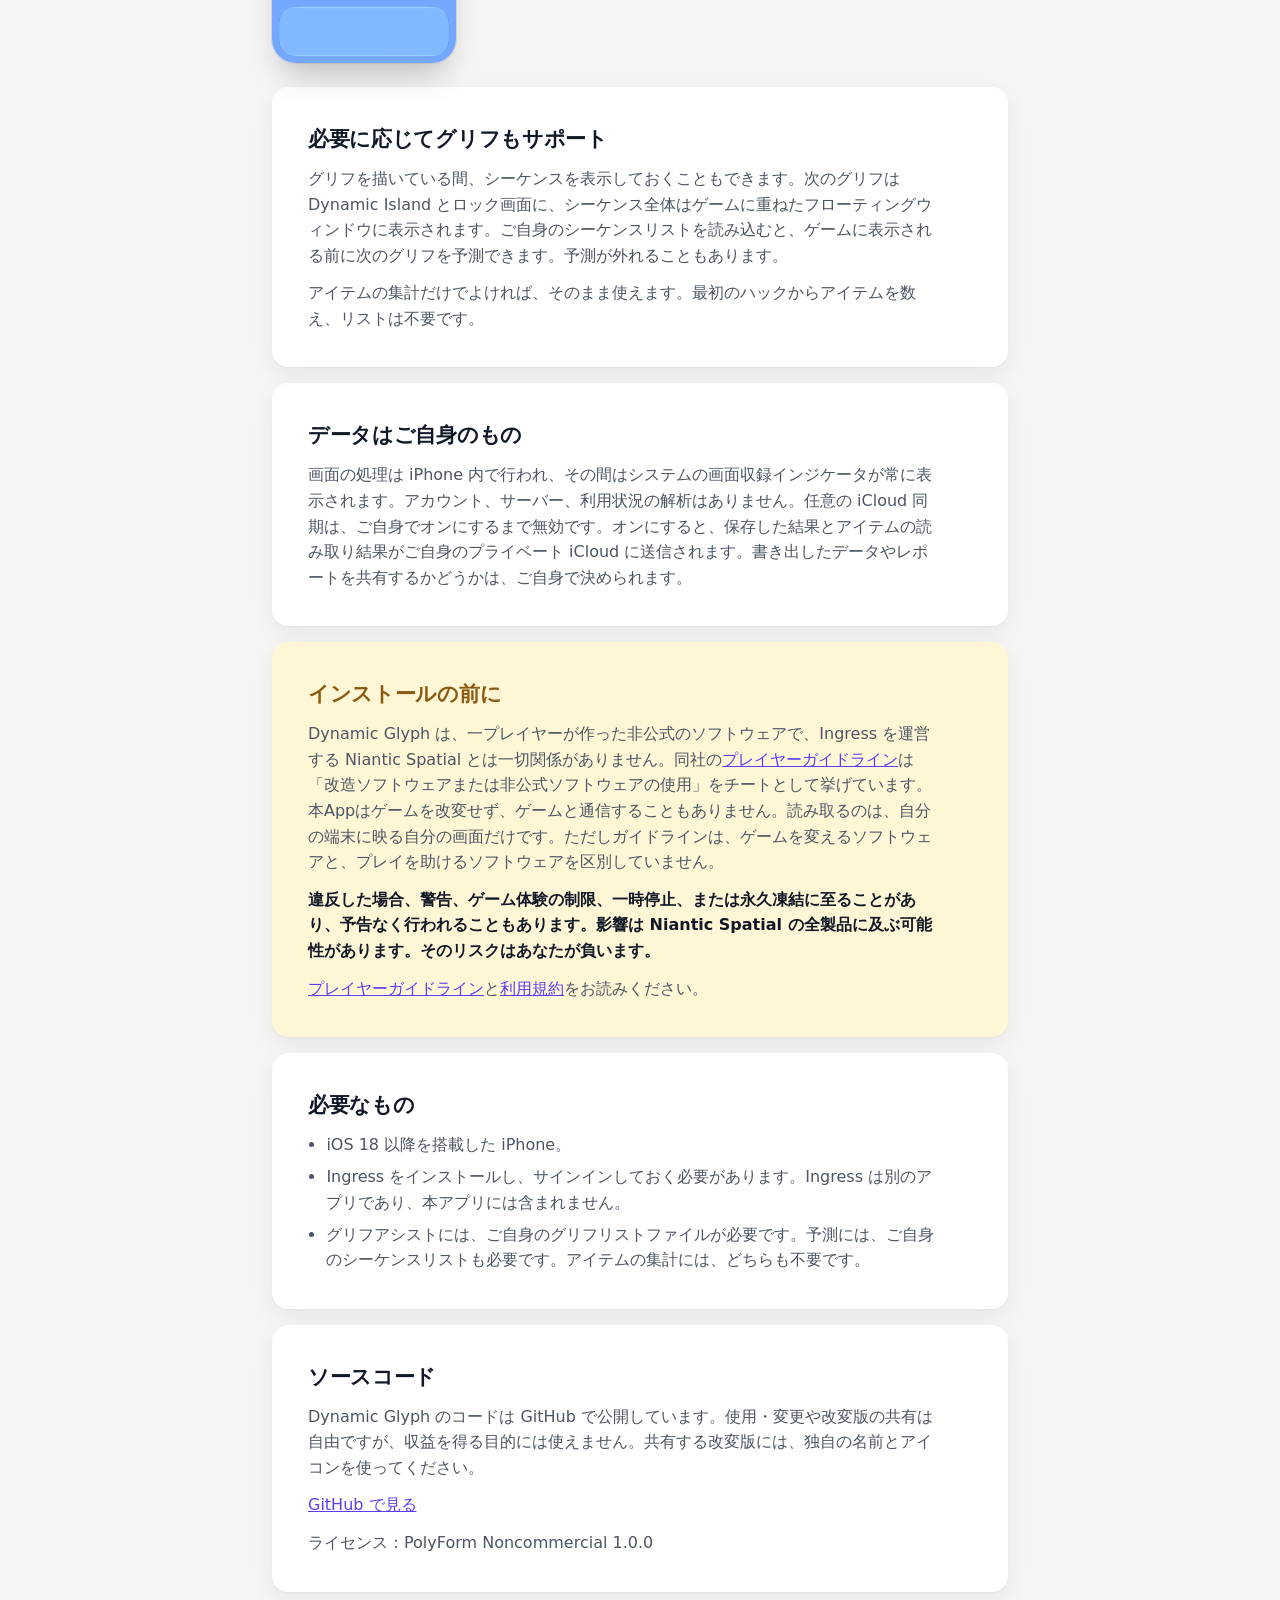
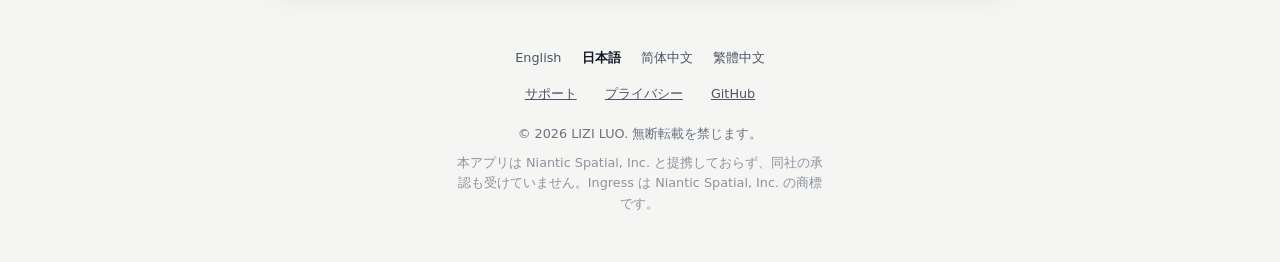
==== commit 9df39b01: "Home: Source code card (PolyForm Noncommercial) in en/ja/zh-hans/zh-hant. Copy: Camo msg 2290." ====
--- a/ja/index.html
+++ b/ja/index.html
@@ -112,6 +112,13 @@
       </ul>
     </section>
 
+    <section class="card">
+      <h2>ソースコード</h2>
+      <p>Dynamic Glyph のコードは GitHub で公開しています。使用・変更や改変版の共有は自由ですが、収益を得る目的には使えません。共有する改変版には、独自の名前とアイコンを使ってください。</p>
+      <p><a href="https://github.com/szres/dynamic-glyph">GitHub で見る</a></p>
+      <p>ライセンス：PolyForm Noncommercial 1.0.0</p>
+    </section>
+
   </div>
 
   <footer>
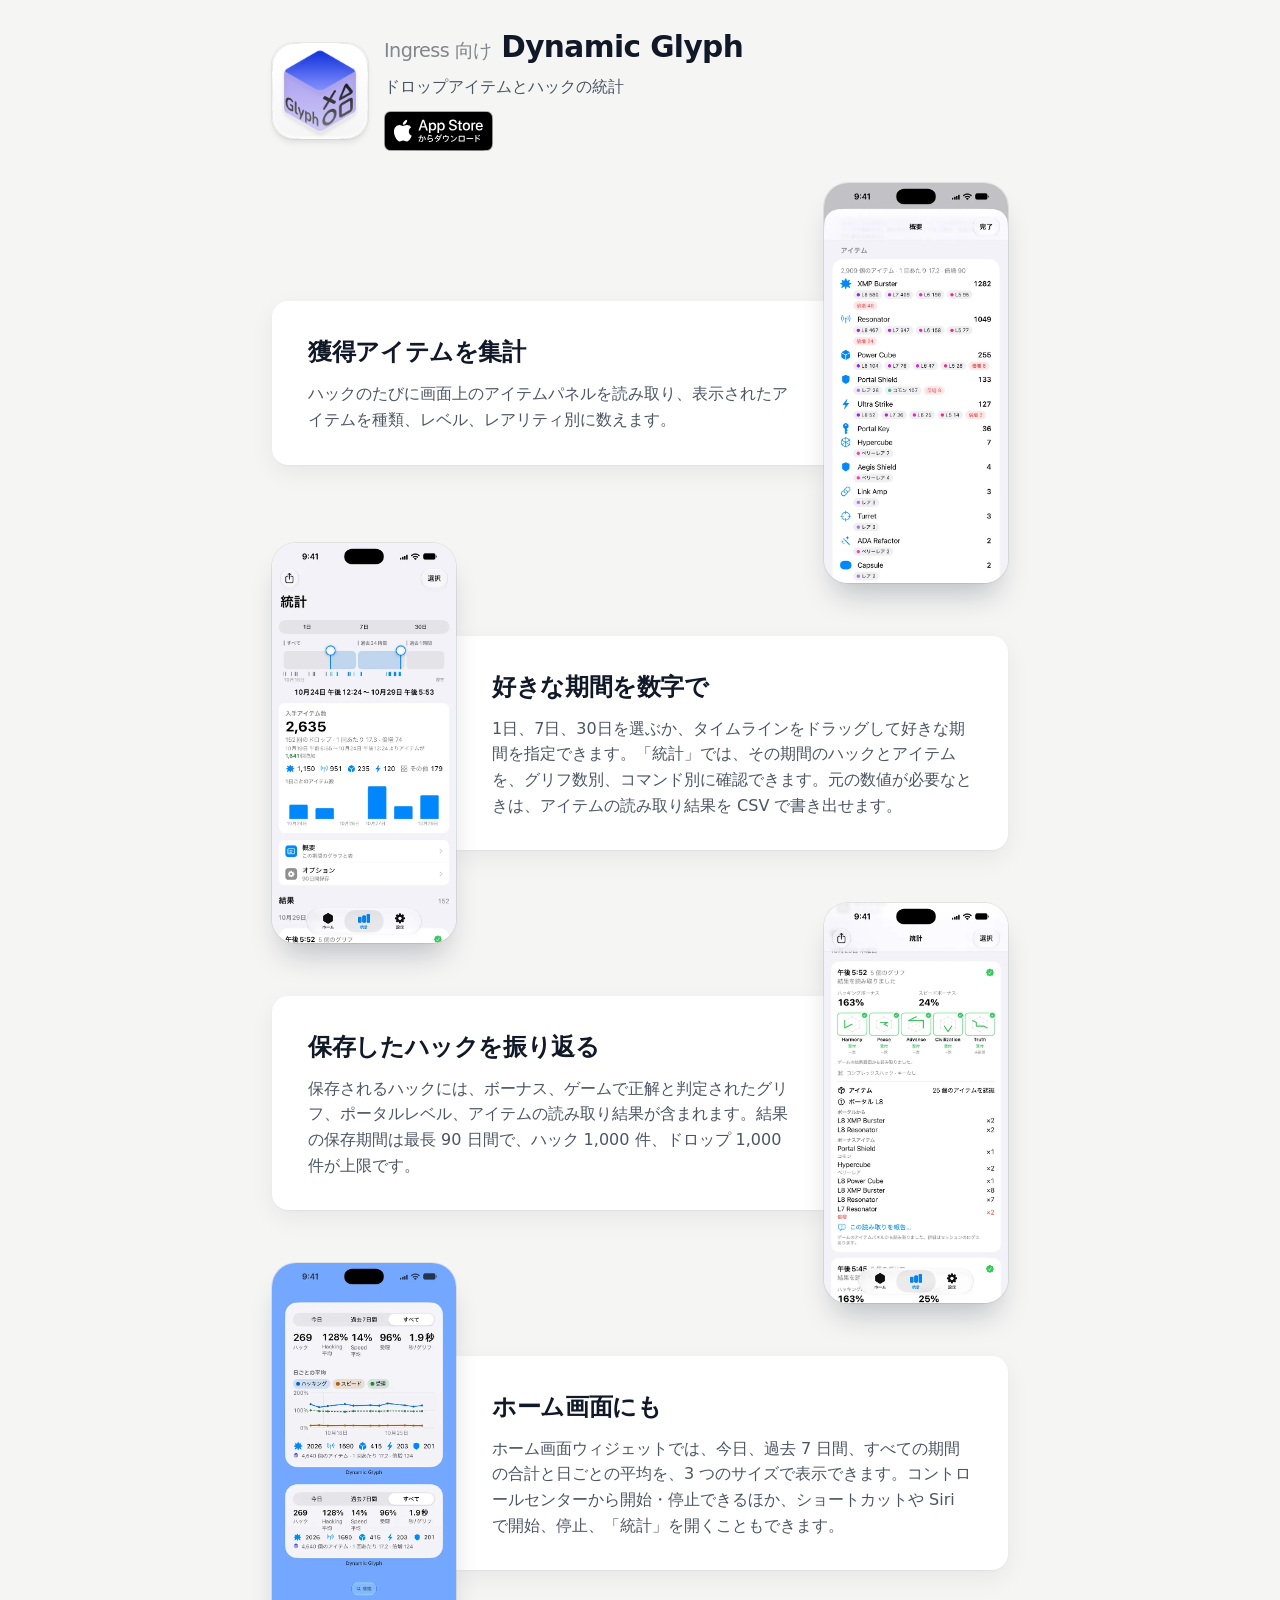
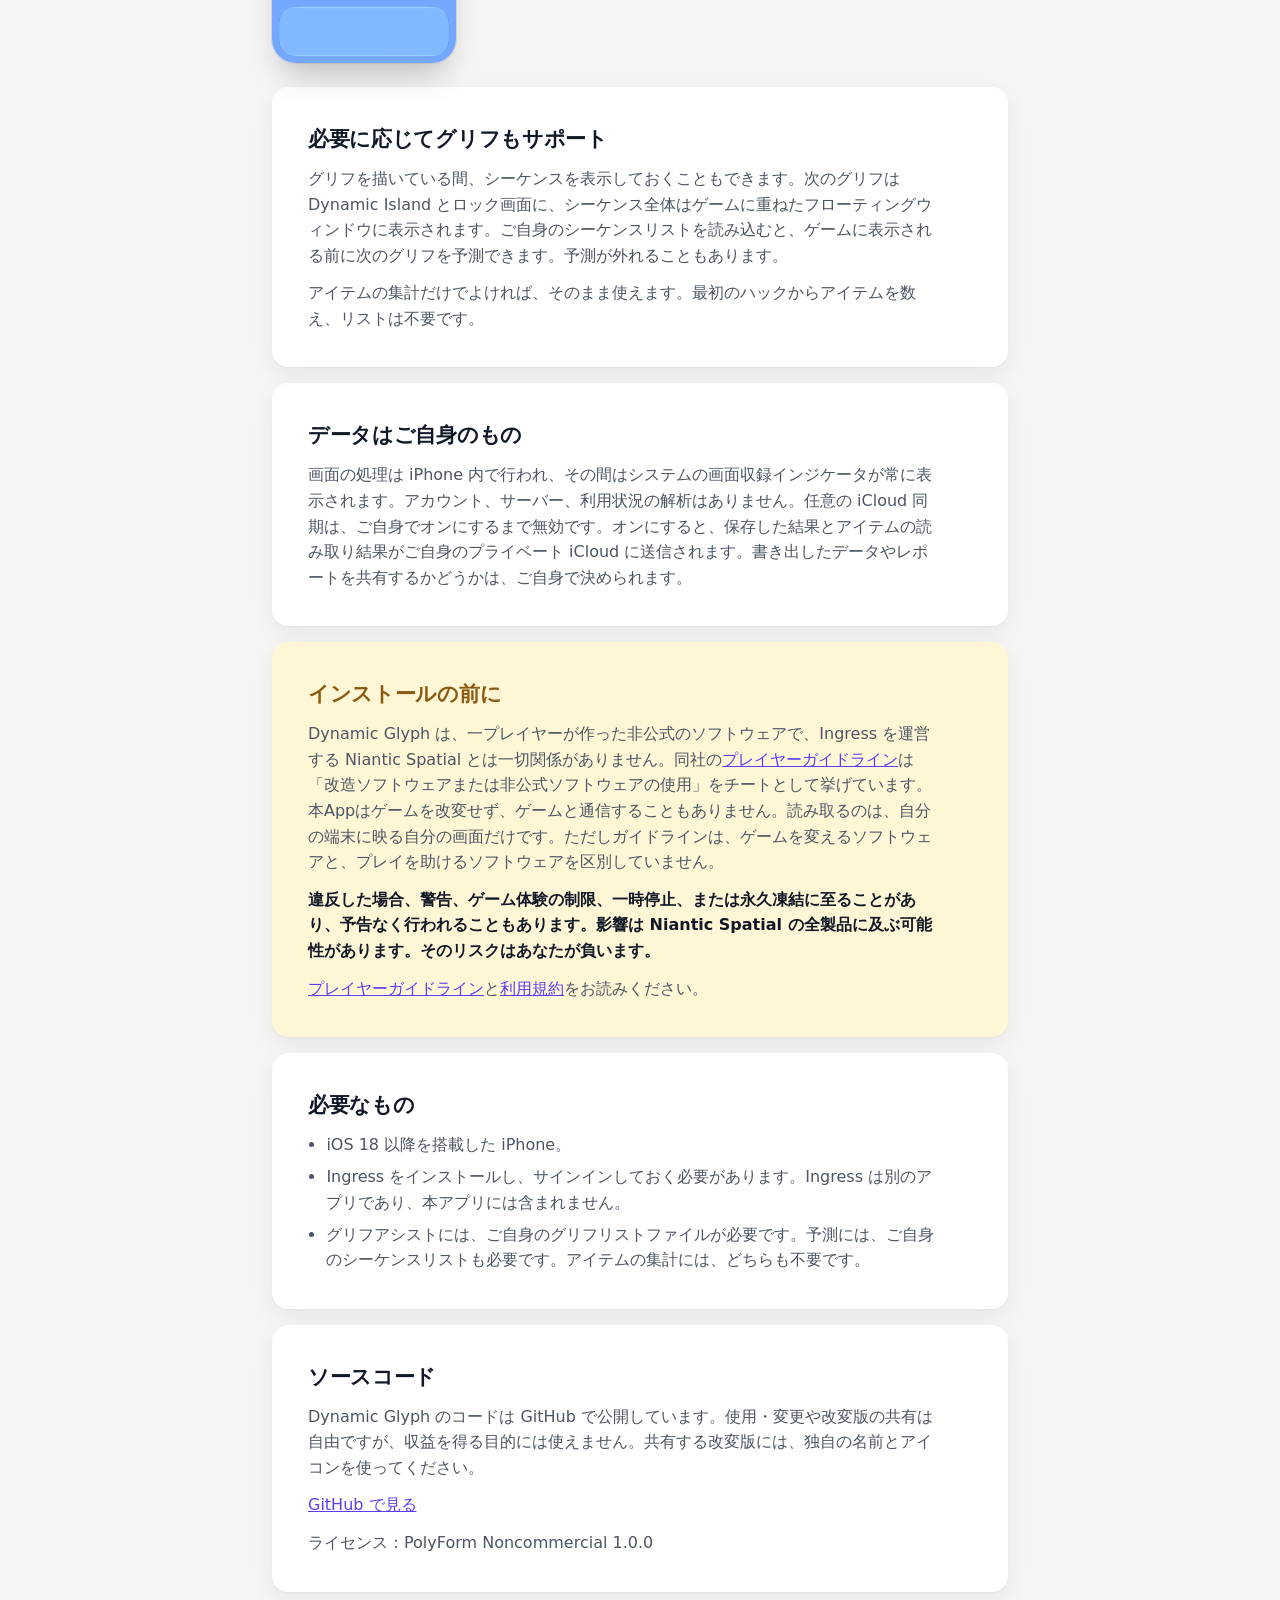
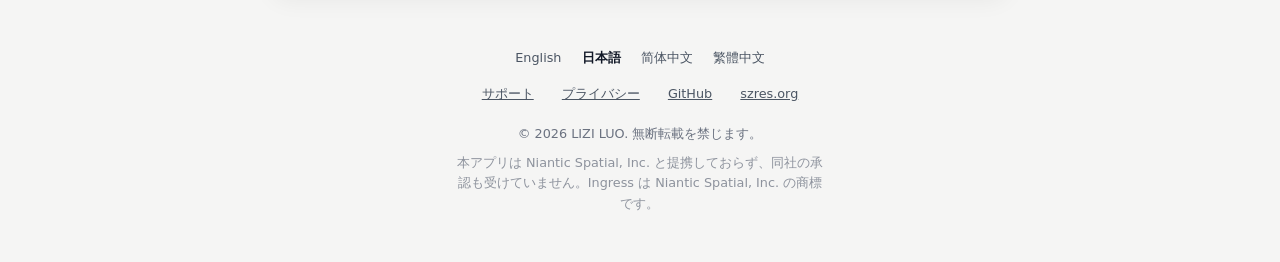
==== commit 6b4ff013: "Footer: link to szres.org (owner DM 2426)" ====
--- a/ja/index.html
+++ b/ja/index.html
@@ -115,7 +115,7 @@
     <section class="card">
       <h2>ソースコード</h2>
       <p>Dynamic Glyph のコードは GitHub で公開しています。使用・変更や改変版の共有は自由ですが、収益を得る目的には使えません。共有する改変版には、独自の名前とアイコンを使ってください。</p>
-      <p><a href="https://github.com/szres/dynamic-glyph">GitHub で見る</a></p>
+      <p><a href="https://github.com/ChestnutLUO/Dynamic-Glyph">GitHub で見る</a></p>
       <p>ライセンス：PolyForm Noncommercial 1.0.0</p>
     </section>
 
@@ -133,7 +133,8 @@
     <ul>
       <li><a href="support/">サポート</a></li>
       <li><a href="privacy/">プライバシー</a></li>
-      <li><a href="https://github.com/szres/dynamic-glyph">GitHub</a></li>
+      <li><a href="https://github.com/ChestnutLUO/Dynamic-Glyph">GitHub</a></li>
+      <li><a href="https://szres.org">szres.org</a></li>
     </ul>
     <p>© 2026 LIZI LUO. 無断転載を禁じます。</p>
     <p class="legal">本アプリは Niantic Spatial, Inc. と提携しておらず、同社の承認も受けていません。Ingress は Niantic Spatial, Inc. の商標です。</p>
